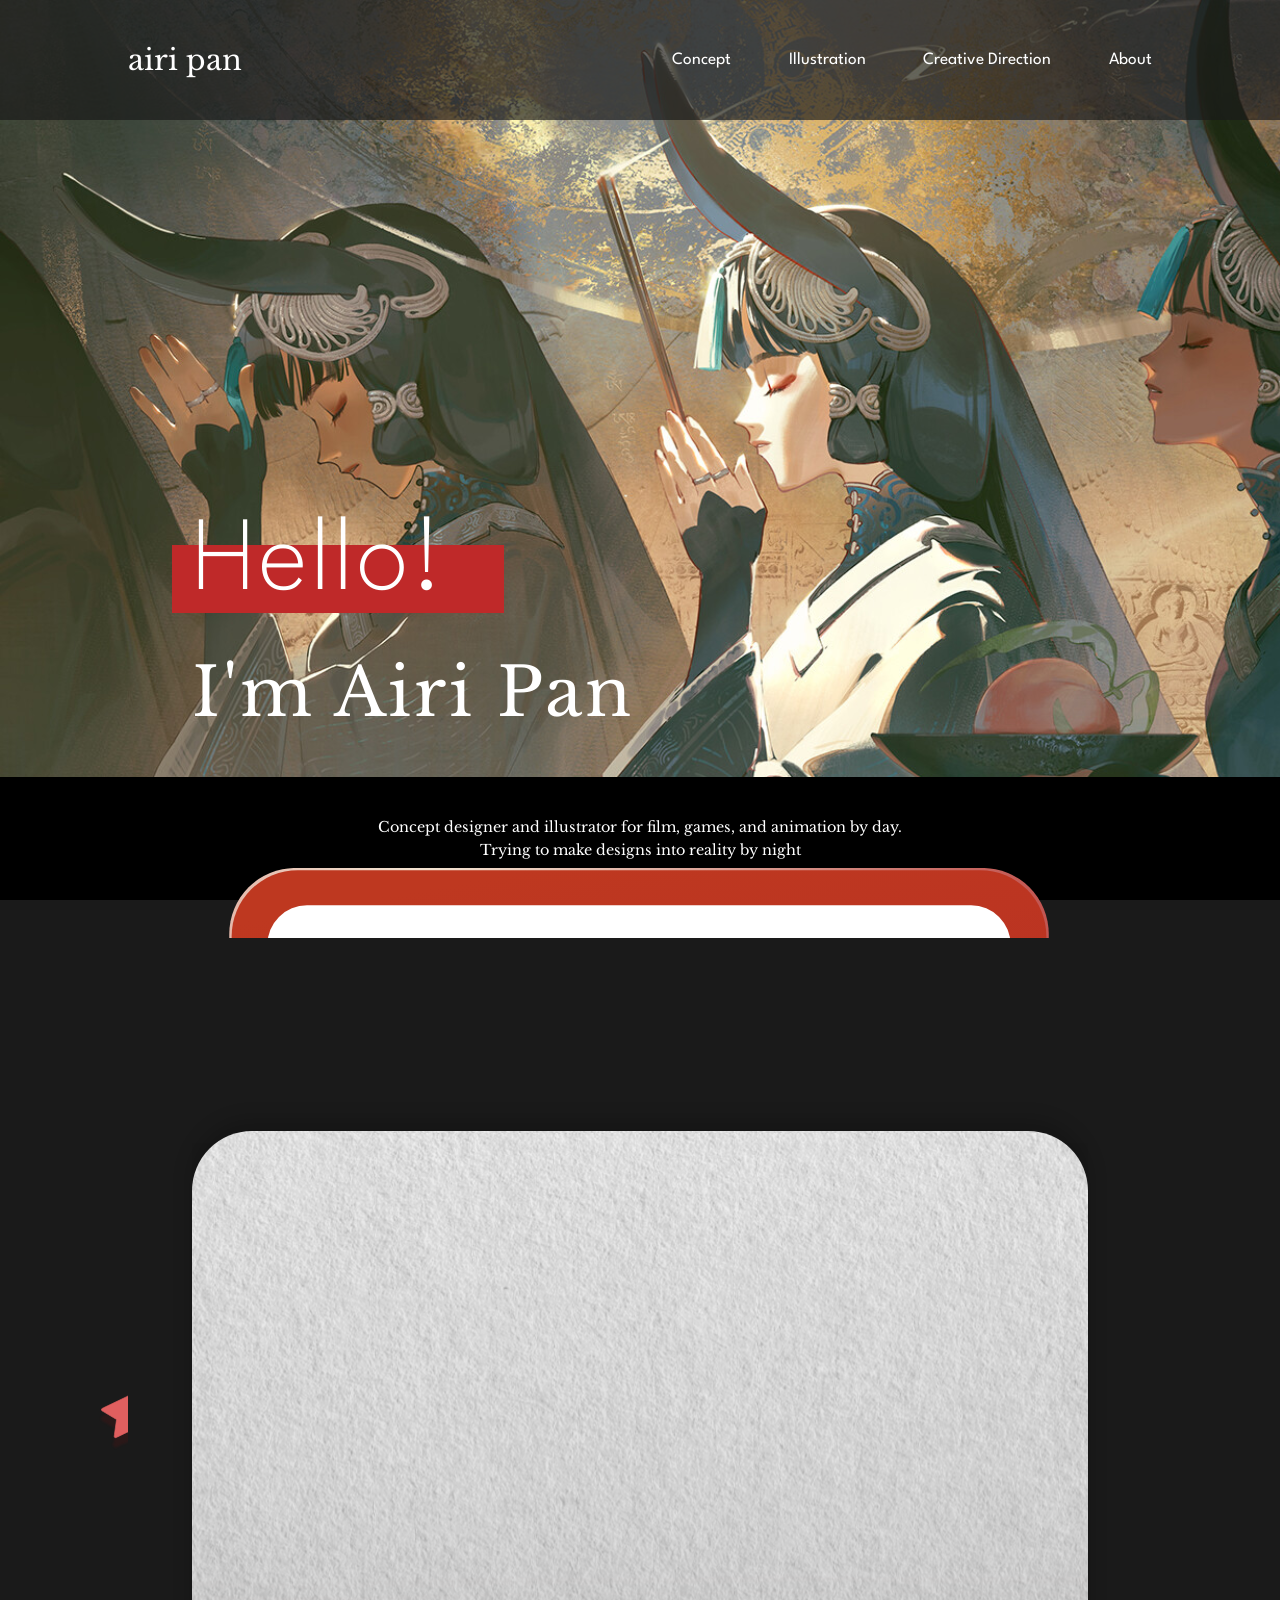
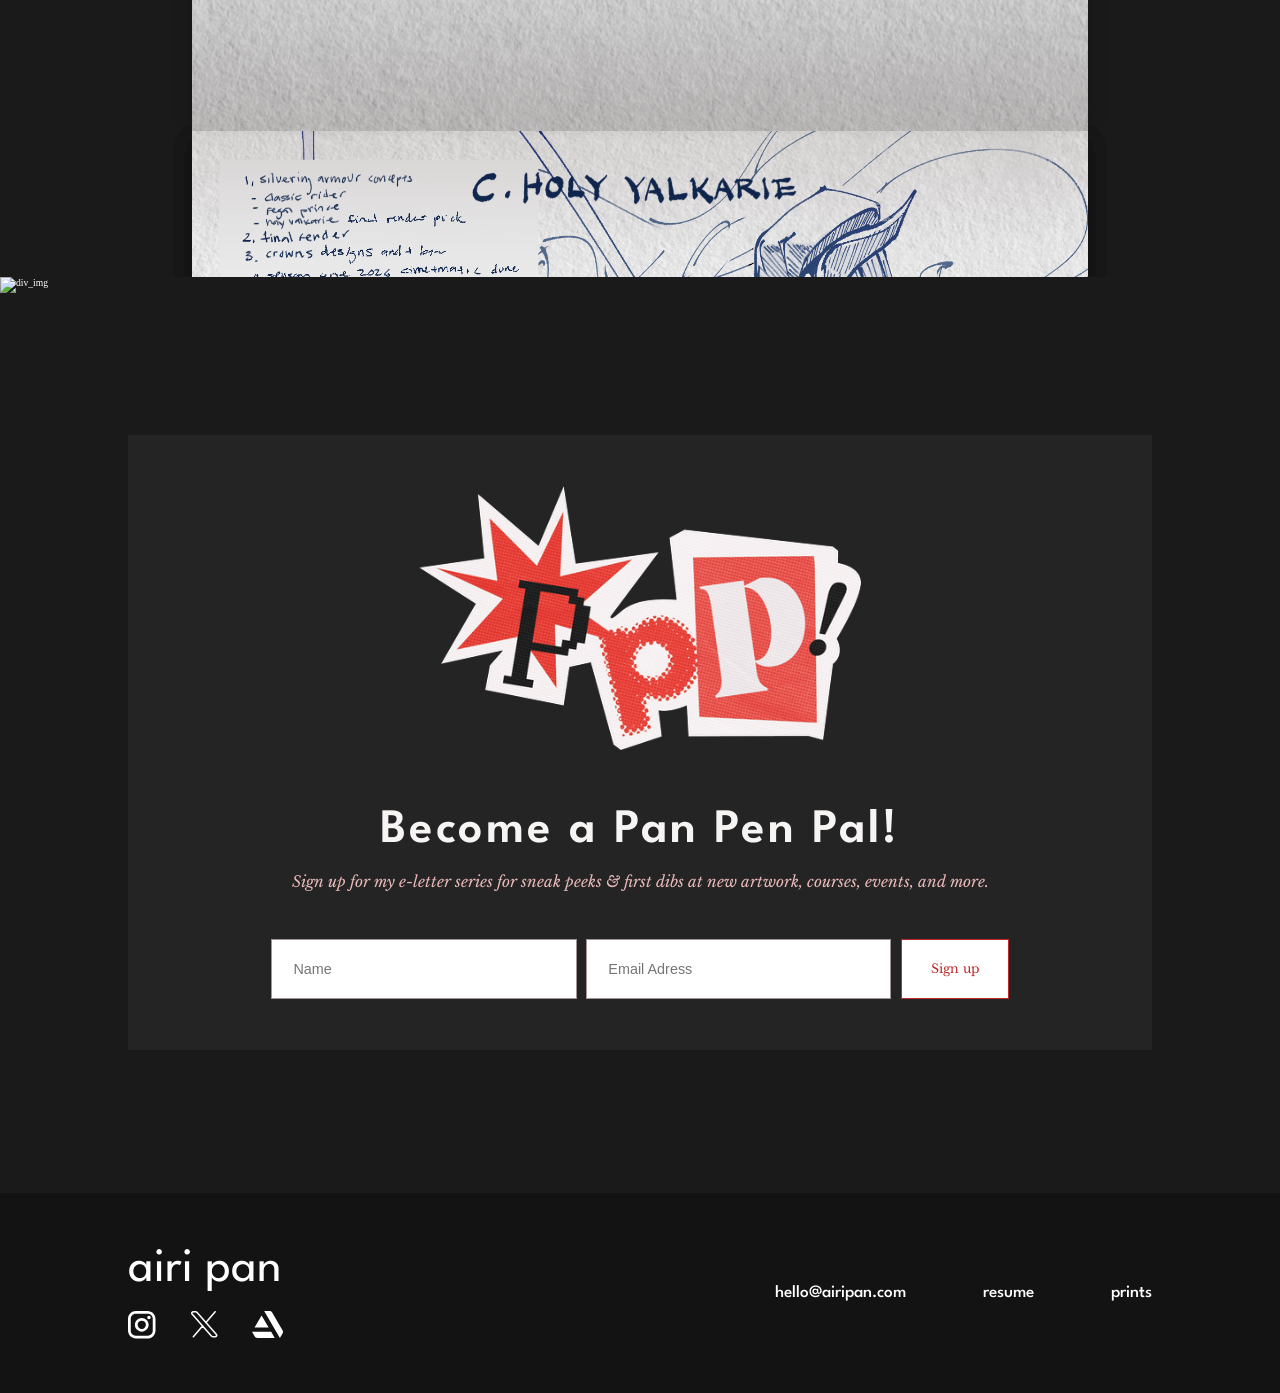
==== index.html @ fd5a3750 "commmit" ====
<!DOCTYPE html>

<html lang="en">
<head>
  
    <meta charset="UTF-8">
    <meta name="viewport" content="width=device-width, initial-scale=1.0">
    <meta name="description" content="">

<html>
    <head>
        <link href="https://fonts.googleapis.com/css?family=Inter&display=swap" rel="stylesheet" />
        <link rel="preconnect" href="https://fonts.googleapis.com">
        <link rel="preconnect" href="https://fonts.gstatic.com" crossorigin>
        <link href="https://fonts.googleapis.com/css2?family=Libre+Baskerville:ital,wght@0,400..700;1,400..700&display=swap" rel="stylesheet">
        <link href="https://fonts.googleapis.com/css?family=League+Spartan&display=swap" rel="stylesheet" />
        <link href="styles.css" rel="stylesheet" />

        
    <title>Portfolio Website</title>

   
    <link rel="stylesheet" href="home_styles.css">

    
    <link rel="icon" href="favicon.ico" type="image/x-icon">

    </head>

    <body>

        <header class="header">

            <a href="index.html" class="logo">
                airi pan
            </a>

            <i class="bx bx-menu" id="menu-icon"></i>

            <nav>
                
                <ul class="navbar">
                    
                    <li>
                    <a>Concept</a>
                    <ul class="dropdown-menu">
                        <li><a href="">For Demacia (2026)</a></li>
                        <li><a href="baiyu_index.html">BaiYuPan</a></li>
                        <li><a href="">Manor Grey</a></li>
                        <li><a href="">Test</a></li>
                    </ul>
                    </li>

                    <li><a href="illustration_index.html">Illustration</a></li>
                    <li><a href="creativedirection_index.html">Creative Direction</a></li>
                    <li><a href="aboutme_index.html">About</a></li>

                </ul>
            </nav>

        </header>

        <section class="home" id="home">
            <div class="home-content">
                <!-- <img src="svgs/home_bg.svg" alt="home background" class="home_bg"/> -->
            </div>
            <div class="artist_statement">
                <div class="intro">
                    <h1><span class="hello">Hello!</span></h1> 
                    <h2><span>I'm Airi Pan</span></h2>
                </div>
                <p class="statement_text">
                    Concept designer and illustrator for film, games, and animation by day. 
                                <br>Trying to make designs into reality by night
                </p>
            </div>
        </section>

        <section class="notebook">
            <div class="book-wrapper">

                <img src="svgs/Frame 71.svg" class="base_img"/> 
                
                <div class="book-section">
                    <div class="container">
                        
                        
                        <div class="right">
                            <figure class="back" style="background-image: url('svgs/b3.svg');"></figure>
                            <figure class="front" style="background-image: url('svgs/b3.svg');">
                                
                            </figure>
                        </div>
                        
                        
                        <div class="right">
                            <figure class="back" style="background-image: url('svgs/b3.svg');"></figure>
                            <figure class="front" style="background-image: url('svgs/b3.svg');">
                                <img src="svgs/p1b.svg" class="page-image"/> /* put filter on this calsss*/

                                <a href="demacia.html"
                                    class="page-link"
                                    style="top: 2%; left: 1%; right: 1%; width: 98%; height: 97%;">
                                </a>
                            </figure>
                            <p></p>
                    
                        </div>
                    
                    
                        <div class="right">
                            <figure class="back" style="background-image: url('svgs/b3.svg');"></figure>
                            <figure class="front" style="background-image: url('svgs/b3.svg');">
                                <img src="svgs/p2b.svg" class="page-image"/> /* put filter on this calsss*/

                                <a href="baiyu_index.html"
                                    class="page-link"
                                    style="top: 2%; left: 1%; right: 1%; width: 98%; height: 97%;">
                                </a>
                            </figure>
                        </div>
                        
                        
                        <div class="right">
                            <figure class="back" style="background-image: url('svgs/b3.svg');"></figure>
                            <figure class="front" style="background-image: url('svgs/b3.svg');">
                                <img src="svgs/p3b.svg" class="page-image"/> /* put filter on this calsss*/

                                <a href="hoopers.html"
                                    class="page-link"
                                    style="top: 2%; left: 1%; right: 1%; width: 98%; height: 97%;">
                                </a>
                            </figure>
                        </div>
                    
                    </div>
                </div>
            </div>
        </section>

        <section class="break">
            <img src="svgs/breaker_image.svg" alt="div_img" class="breaker_img"/>
        </section>
        <!-- remove white for def. backrhrond -->
        <section class="signup_container"> 
                <div class="newsletter">
                    <img src="svgs/ppp.svg" class="ppp"></img>
                    <h2>Become a Pan Pen Pal!</h2>
                    <h3>Sign up for my e-letter series for sneak peeks & first dibs at new artwork, courses, events, and more.</h3>
                    <form action="">
                        <div class="input-icon">
                            <i class="name"></i>
                            <input type="text" name="" id="username" placeholder="Name" required>

                        </div>
                        <div class="input-icon">
                            <i class="email"></i>
                            <input type="text" name="" id="password" placeholder="Email Adress" required>
                        </div>
                        <button type="submit">Sign up</button>
                    </form>
                </div>
        </section>
        
        <div class="footer">
                <div class="footer-left">
                    
                    <a href="index.html" class="text">
                        airi pan
                    </a>
                    <div class="icon_links">
                        <div class="insta">
                            <a href="https://www.instagram.com/airipan/">
                                <img src = "svgs/instagram.svg" alt="instagram logo"/>
                            </a>
                        </div>
                        <div class="twitter">
                            <a href="https://twitter.com/airipan">
                                <img src = "svgs/twitter.svg" alt="twitter logo"/>
                            </a>
                        </div>
                        <div class="artstation">
                            <a href="https://www.artstation.com/airipan">
                                <img src = "svgs/artstation.svg" alt="artstation logo"/>
                            </a>
                        </div>
                    </div>
                </div>  
                    
            <nav class="contact">
                <a href="#contact_info">hello@airipan.com</a>
                <a href="#resume">resume</a>
                <a href="#prints">prints</a>
            </nav>
        

        </div> 
        <script src="home_script.js"></script>
    </body>
</html>
---- styles.css ----
* {
  margin: 0;
  padding: 0;
  box-sizing: border-box;
  text-decoration: none;
  scroll-behavior: smooth;
}

body {
  color: #FFFFFF;
  background-color: #aa0a0a;
}

section {
  background-color: #1A1A1A;
  position: relative;
  z-index: 5;
}

html {
  font-size: 60%;
  overflow-x: hidden;
}

.header {
  display: flex;
  position: fixed;
  width: 100%;
  top: 0;
  left: 0;
  padding: 4rem 10%;
  /*background-color: #070707d5;*/
  justify-content: space-between;
  align-items: center;
  z-index: 1000;
  font-family: League Spartan;
  font-weight: Regular;
}

#menu-icon {
  font-size: 3rem;
  color: tomato;
  display: none;
}
.logo{
  font-size: 3rem;
  color: white;
  font-family: libre baskerville;
  transition: 0.3s ease-in-out;
}
.logo:hover {
  transform: scale(1.1);
}
.navbar a{
  font-size: 2rem;
  color: white;
  margin-left: 6rem;
}

section {
  min-height: 100vh;
  padding: 4rem 10%;
}

.home {
  display: flex;
  position: relative;
  gap: 15rem;
  background-image: url(svgs/home_bg.svg);
  background-attachment: fixed;
  background-repeat: no-repeat;
  background-size: cover;
  z-index: 0;
}

.home-content {

  display: flex;
  flex-direction: column;
  justify-content: flex-start;
  text-align: left;
  padding-top: 37%;
  z-index: -1;
}

.home_bg {
  position: absolute;
  top: 0;
  left: 0;
  width: 100%;
  height: 100%;
  object-fit: cover;
  object-position: 40% center;
  z-index: -1;
}
h1 {
  font-size: 11rem;
  font-family: League Spartan;
  font-weight: 200;
  letter-spacing: .3rem;
}
h2{
  font-size: 7rem;
  font-family: libre baskerville;
  font-weight: 100;
  margin-top: 4rem;
  letter-spacing: .3rem;
}
.hello {
    position: relative;
    display: inline-block;
    z-index: 1;
}

.hello::before {
    content: "";
    position: absolute;
    
    /* size of rectangle */
    width: 130%;
    height: 70%;
    
    /* position offset (tweak these) */
    top: 30px;     /* moves it down */
    left: -20px;   /* moves it left */
    
    /* style */
    background-color: #BF2929; /* pick your color */
    z-index: -1;  /* puts it behind text */
}
.artist_statement {
  display: flex;
  justify-content: flex-start;
  align-items: flex-end;
  
}

.intro {
  position: fixed;
  padding-bottom: 10%;
  left: 15vw;   /* responsive to screen width */
  z-index: 0;
}
.statement_text {
  position: absolute;
  text-align: center;
  bottom: 0;
  left: 0;
  width: 100%;
  background-color: black;
  padding: 4rem 10%;
  font-size: 1.5rem;
  line-height: 1.6;
  z-index: 2;
  font-family: libre baskerville;

}
.demacia_cover {
  position: absolute;
  top: 0;
  left: 0;
  width: 100%;
  height: 100%;
  object-fit: cover;     /* fills while preserving ratio */
  border-radius: 10px;
  z-index: -1;   /* match page corners */
}
.right a {
  position: absolute;
  color: white !important;
  font-family: libre baskerville;
  font-size: 2rem;
  z-index: 2;
}
.break {
    position: relative;   /* makes section a reference for absolute positioning */
    height: auto;
}

.breaker_img {
    position: absolute;
    top: 0;
    left: 0;
    width: 100vw;         /* full viewport width */
    height: auto;         
    margin: 0;
    padding: 0;
}
.signup_container{
  display: flex;
  justify-content: center;
  align-items: center;
  min-height: 100vh;
  margin: 0;
}
.newsletter {
  display: flex;
  flex-direction: column;
  align-items: center;
  background-color: #FFFFFF;
  padding: 80px 0px;
  max-width: 1400px;
  width: 100%;
  
}
.ppp{
display: block;
 max-width: 100%;
 height: auto;
}
.newsletter h2{
  text-align: center;
  margin-bottom: 20px;
  font-family: League Spartan;
  color: #1A1A1A;
}
.newsletter h3 {
  text-align: center;
  margin-bottom: 20px;
  font-family: libre baskerville;
  color: #aa0a0a;
  font-style: italic;
  font-size: 1.4rem;
  font-weight: 200;
}

.footer {
  display: flex;
  justify-content: space-between;
  align-items: center;
  width: 100%;
  height: 200px;
  background: rgba(19,19,19,1);
  bottom: 0;
  left: 0;
  padding: 4rem 10%;
}

.left { /*im centeting this wrong colby...*/
  display: flex;
  flex-direction: column;
  align-self: center;
  margin-top: 2rem;
  gap: 2rem;
}

.text {
  color: rgb(255, 255, 255);
  font-family: League Spartan;
  font-weight: Regular;
  font-size: 5rem;
  opacity: 1;
}

.icon_links {
  display: flex;
  justify-content: space-between;
  width: 155px;
  height: 27px;
}

.contact a{  
font-size: 1.8rem;
color: white;
margin-left: 4rem;
font-weight: 500;
font-family: League Spartan;
}

@media (min-width: 2560px) /* 650 900 1250 */{
  html {
    font-size: 80%; 
  }

  .home-content {
    margin-left: 5%; 
  }
  /* minw 1000px*/
}

body {
    margin: 0;
    background-color: #202020;
}

* {
    box-sizing: border-box;
}

.book-section {
    height: 100vh;
    width: 100%;
    padding: 40px 0;
    text-align: center;
    background-color: #1A1A1A;
}

.book-section > .container {
    height: 55vw;
    width: 80vw; /* 80% of screen witdh */
    position: relative;
    left: 50%;
    transform: translateX(-50%);
    border-radius: 2%;
    margin-bottom: 30px;
    perspective: 1200px; 
    margin-top: 50vh;
}

.container > .right {
    position: absolute;
    height: 100%;
    width: 100%; 
    transition: 0.7s ease-in-out, z-index .01s;
    transform-style: preserve-3d;
    transform-origin: top; 
}

.right > figure.front,
.right > figure.back {
    background-color: #FFFFFF;
    position: absolute;
    width: 100%;
    height: 100%;
    backface-visibility: hidden;
    background-size: cover;
    background-position: center;
    border-radius: 10px;
    box-shadow: 0 2px 15px rgba(0,0,0,0.2);
}

.right > figure.front {
    z-index: 2;
    box-shadow: 0 10px 20px rgba(0,0,0,0.2);
}

.right > figure.back {
    transform: rotateX(-180deg); 
    box-shadow: 0 -10px 20px rgba(0,0,0,0.2);
}

.flip {
    transform: rotateX(180deg); 
}

.flip::before {
    content: "";
    position: absolute;
    top: 0;
    left: 0;
    width: 100%;
    height: 100%;
    z-index: 10;
    background: linear-gradient(to bottom, rgba(0,0,0,0.1), rgba(0,0,0,0));
}

.book-section > button {
    border: 2px solid #ef9f00;
    background-color: transparent;
    color: #ef9f00;
    padding: 10px 20px;
    border-radius: 5px;
    cursor: pointer;
    margin: 10px;
    transition: 0.3s ease-in-out;
}

.book-section > button:focus,
.book-section > button:active {
    outline: none;
}

.book-section > button:hover {
    background-color: #ef9f00;
    color: #fff;
}


.front#cover, .back#back-cover {
    font-family: calibri;
    text-align: left;
    padding: 0 30px;
}

.front#cover h1 {
    color: #725353;
}

.front#cover p {
    color: rgba(0,0,0,0.8);
    font-size: 14px;
}

.right > figure.front h1,
.right > figure.front p {
    color: black; 
    position: absolute;
    left: 20px;
    bottom: 20px;
    font-family: 'Libre Baskerville', serif;
}

.right > figure.front h1 {
    font-size: 2rem;
}

.right > figure.front p {
    font-size: 1.2rem;
    margin-top: 0.5rem;
}

/* reminder move the artist statement up  once past the book scroll*/
---- home_styles.css ----
* {
  margin: 0;
  padding: 0;
  box-sizing: border-box;
  text-decoration: none;
  scroll-behavior: smooth;
}

body {
  color: #FFFFFF;
  background-color: #aa0a0a;
}

section {
  background-color: #1A1A1A;
  position: relative;
}

html {
  font-size: 60%;
  overflow-x: hidden;
}

.header {
  display: flex;
  position: fixed;
  height: 120px;
  width: 100%;
  top: 0;
  left: 0;
  padding: 3.5rem 10%;
  /*background-color: #070707d5;*/
  justify-content: space-between;
  align-items: center;
  z-index: 1000;
  font-family: League Spartan;
  font-weight: Regular;
  background-color: #1a1a1aab;
}

#menu-icon {
  font-size: 3rem;
  color: tomato;
  display: none;
}
.logo{
  font-size: 3rem;
  color: rgb(255, 255, 255);
  font-family: libre baskerville;
  transition: 0.3s ease-in-out;
}
.logo:hover{
  transform: scale(1.1);
}
.navbar {
  list-style: none;
  display: flex;
  padding: 0;
  gap: 6rem;
  justify-content: center;
}
nav {
height: 100%;
display: flex;
}
.navbar > li > a {
  display: flex;
  align-items: center;     /* vertical centering */
  justify-content: center; /* horizontal centering */
  color: white;
  font-size: 1.8rem;
  margin-left: 0;
  height: 100%;
  text-align: center;
}
.dropdown-menu li a {
  position: relative;
  overflow: hidden;
  z-index: 1;
  color: white;
  font-size: 1.8rem;
  margin-left: 0;
  height: 100%;
  display: block;
  width: 100%;
  text-align: right;
  font-size: 1.5rem;
}
.dropdown-menu li a::before {
  content: "";
  position: absolute;
  top: 0;
  right: 0;              
  width: 0%;             
  height: 100%;
  background: #a82a2ad3;
  z-index: -1;

  transition: width 0.3s ease;
}
.dropdown-menu li a:hover::before {
  width: 100%;           

}
.navbar li{
  position: relative;
  height: 100%;

}
.dropdown-menu li {
  padding: 0.5rem 1rem;
}

.dropdown-menu { /*verticaly center nav and dropdown */
  
  position: absolute;
  top: 100%;          /* directly under the li */
  right: -1rem;
  background: #2b2b2bd3;
  list-style: none;
  padding: 0;
  min-width: 220px;

  opacity: 0;
  left: auto;
  transform: translateY(-10px);
  transition: opacity 0.25s ease-out, transform 0.25s ease-out;
  pointer-events: none;
  


  transition: opacity 0.3s ease, transform 0.3s ease;
}
.navbar li:hover .dropdown-menu {
  opacity: 1;
  transform: translateY(0);
  pointer-events: auto;
}

.dropdown-menu li a{
  width: 100%;
  text-align: right;
  font-size: 1.5rem;
}

section {
  min-height: 100vh;
  padding: 4rem 10%;
}

.home {
  display: flex;
  position: relative;
  gap: 15rem;
  background-image: url(svgs/home_bg.svg);
  background-attachment: fixed;
  background-repeat: no-repeat;
  background-size: cover;
  z-index: 0;
}

.home-content {

  display: flex;
  flex-direction: column;
  justify-content: flex-start;
  text-align: left;
  padding-top: 37%;
  z-index: -1;
}

.home_bg {
  position: absolute;
  top: 0;
  left: 0;
  width: 100%;
  height: 100%;
  object-fit: cover;
  object-position: 40% center;
  z-index: -1;
}

h1 {
  font-size: 11rem;
  font-family: League Spartan;
  font-weight: 200;
  letter-spacing: .3rem;
}

h2{
  font-size: 7rem;
  font-family: libre baskerville;
  font-weight: 100;
  margin-top: 4rem;
  letter-spacing: .3rem;
}

.hello {
    position: relative;
    display: inline-block;
    z-index: 1;
}

.hello::before {
    content: "";
    position: absolute;
    width: 130%;
    height: 70%;
    top: 30px;   
    left: -20px;   
    background-color: #BF2929; 
    z-index: -1;  
}

.artist_statement {
  display: flex;
  justify-content: flex-start;
  align-items: flex-end;
}

.intro {
  position: fixed;
  padding-bottom: 10%;
  left: 15vw;   
  z-index: 0;
}

.statement_text {
  position: absolute;
  text-align: center;
  bottom: 0;
  left: 0;
  width: 100%;
  background-color: black;
  padding: 4rem 10%;
  font-size: 1.5rem;
  line-height: 1.6;
  z-index: 2;
  font-family: libre baskerville;
}

.demacia_cover {
  position: absolute;
  top: 0;
  left: 0;
  width: 100%;
  height: 100%;
  object-fit: cover;    
  border-radius: 10px;
  z-index: -1;  
}

.right a {
  position: absolute;
  color: white !important;
  font-family: libre baskerville;
  font-size: 2rem;
}

.break {
    position: relative;   
    height: auto;
    padding: 0;
    min-height: unset;
}

.breaker_img {
    position: relative;
    display: block;
    width: 100vw;         
    height: auto;         
}

.signup_container{
  display: flex;
  justify-content: center;
  align-items: center;
   /* padding: 20rem 10% 10rem 10%;  */
  margin: 0;
}

.newsletter {
  display: flex;  
  flex-direction: column;
  align-items: center;
  background-color: #242424;
  padding: 5% 14%;
  /* max-width: 1400px; */
  /* width: 100%; */
}

.signup_container form {
  display: flex;
  flex-direction: row;
  gap: 1rem;
  width: 100%;
  max-width: 850px;
}

.ppp{
 display: block;
 width: 60%; 
 max-width: 500px;
 height: auto;
 padding-bottom: 2rem;         
}

.newsletter h2{
  text-align: center;
  font-size: 5rem;
  font-weight: 600;
  margin-bottom: 2rem;
  font-family: League Spartan;
  color: #f7f4f4;
}

.newsletter h3 {
  text-align: center;
  margin-bottom: 5rem;
  font-family: libre baskerville;
  color: #e8b8b8;
  font-style: italic;
  font-size: 1.6rem;
  font-weight: 200;
}

.signup_container form {
  display: flex;
  flex-direction: row;
  gap: 1rem;
  width: 100%;
  max-width: 800px;
}

.input-icon {
  flex: 1;
  display: flex;
  align-items: center;
  position: relative;
}

.input-icon input {
  width: 100%;
  padding: 2.2rem;
  font-size: 1.5rem;
  border: 1px solid #A19494;
}

.signup_container button {
  position: relative;
  overflow: hidden;
  z-index: 1;
  padding: 1.5rem 3rem;
  font-size: 1.3rem;
  border: 1px solid #BF2929;
  background-color: white;
  color: #BF2929;
  cursor: pointer;
  font-family: Libre Baskerville;
  transition: color 0.3s ease;
}

.signup_container button::before {
  content: "";
  position: absolute;
  top: 0;
  right: 0;
  width: 0%;
  height: 100%;
  background: #BF2929;
  z-index: -1;
  transition: width 0.2s ease;
}

.signup_container button:hover::before {
  width: 100%;
}

.signup_container button:hover {
  color: white;
  border-color: #BF2929;
}

.footer {
  display: flex;
  justify-content: space-between;
  align-items: center;
  width: 100%;
  height: 200px;
  background: rgba(19,19,19,1);
  bottom: 0;
  left: 0;
  padding: 5rem 10%;
  margin-top: auto;
}

.footer-left {
  display: flex;
  flex-direction: column;
  align-self: center;
  /* margin-top: 2rem; */
  gap: 2rem;
}

.text {
  color: rgb(255, 255, 255);
  font-family: League Spartan;
  font-weight: Regular;
  font-size: 5rem;
  opacity: 1;
}

.icon_links {
  display: flex;
  justify-content: space-between;
  width: 155px;
  height: 27px;
}

.contact {
  display: flex;
  align-items: center;
  gap: 4rem;
}

.contact a{  
font-size: 1.8rem;
color: white;
margin-left: 4rem;
font-weight: 500;
font-family: League Spartan;
}

.page-link {
    position: absolute;
    display: block;
    z-index: 1000; /* above page image */
    cursor: pointer;
    /* background: rgba(255, 0, 0, 0.3);
    outline: 2px solid red;  */
}

/* Example hotspot size — adjust per page */
.page-link.small {
    width: 20%;
    height: 15%;
}

.page-link.medium {
    width: 40%;
    height: 25%;
}

.page-link.large {
    width: 60%;
    height: 40%;
} 

body {
    margin: 0;
    background-color: #202020;
}

.book-section {
    display: flex;
    justify-content: center;
    align-items: center;
    position: relative;
    height: 100vh;
    width: 100%;
    overflow: visible; 
    z-index: 2;
    display: block; 
    transition: height 0.7s ease-in-out;
}

.notebook {
  position: relative;
}

.base_img {
  position: absolute;
  top: 51.2%;
  left: 47.2%;
  transform: translate(-50%, -50%);
  width: 79vw;        
  max-width: 1500px;
  z-index: 1;         
  pointer-events: none;
}

.book-section > .container {
    height: 50vw;
    width: 70vw;
    max-width: 900px;
    max-height: 600px;
    position: relative;
    top: 50%;
    left: 50%;
    transform: translate(-50%, -50%);
    border-radius: 2%;
    margin-top: 66.9rem;
    perspective: 1200px;
}

.book-section .container .right {
    position: absolute;
    top: 0;
    left: 0;
    width: 100%;
    height: 100%;
    transform-style: preserve-3d;
    transform-origin: top;
    transition: transform 0.7s ease-in-out;
    /*isolation: isolate; /*forces page to be its own group* didnt really work*/
}

.right > figure.front {
    background-color: #FFFFFF;
    position: absolute;
    z-index: 5;
    width: 100%;
    height: 100%;
    backface-visibility: hidden;
    background-size: cover;
    background-position: center;
    border-radius: 0px 0px 60px 60px;
    box-shadow: 0 2px 15px rgba(0,0,0,0.2);
}

.right > figure.back {
    background-color: #FFFFFF;
    position: absolute;
    width: 100%;
    height: 100%;
    backface-visibility: hidden;
    background-size: cover;
    background-position: center;
    border-radius: 60px 60px 0px 0px;
    box-shadow: 0 2px 15px rgba(0,0,0,0.2);
}

.right > figure.front {
    box-shadow: 0 10px 20px rgba(0,0,0,0.2);
}

.right > figure.back {
    transform: rotateX(-180deg); 
    box-shadow: 0 -10px 20px rgba(0,0,0,0.2);
}

.container {
  position: relative;
}

.page-image {
  width: 100%;
  height: 100%;
  object-fit: cover;
  position: absolute;
  top: 0;
  left: 0;
  z-index: 1;
  border-radius: 0px 0px 60px 60px;
}

.flip {
    transform: rotateX(180deg); 
}

.flip::before {
    pointer-events: none;
    content: "";
    position: absolute;
    top: 0;
    left: 0;
    width: 100%;
    height: 100%;
    background: linear-gradient(to bottom, rgba(0,0,0,0.1), rgba(0,0,0,0));
}

.book-section > button {
    border: 2px solid #ef9f00;
    background-color: transparent;
    color: #ef9f00;
    padding: 10px 20px;
    border-radius: 5px;
    cursor: pointer;
    margin: 10px;
    transition: 0.3s ease-in-out;
}

.book-section > button:focus,
.book-section > button:active {
    outline: none;
}

.book-section > button:hover {
    background-color: #ef9f00;
    color: #fff;
}


.front#cover, .back#back-cover {
    font-family: calibri;
    text-align: left;
    padding: 0 30px;
}

.front#cover h1 {
    color: #725353;
}

.front#cover p {
    color: rgba(0,0,0,0.8);
    font-size: 14px;
}

.right > figure.front h1,
.right > figure.front p {
    color: black; 
    position: absolute;
    left: 20px;
    bottom: 20px;
    font-family: 'Libre Baskerville', serif;
}

.right > figure.front h1 {
    font-size: 2rem;
}

.right > figure.front p {
    font-size: 1.2rem;
    margin-top: 0.5rem;
}

/*flex position sketchbook in center - set heigh to be the height you want (ie 80 60 %) 
when transition into p1 change to height to 100% then set transition to the height so secitono above will grow*/
/* reminder move the artist statement up  once past the book scroll*/
/* Responsive for larger screens */ /*32inch monintnro my laptop is 1920 32inch is 3840*/
@media (min-width: 2560px) /* 650 900 1250 */{
 
 .book-section {
    display: flex;
    justify-content: center;
    align-items: center;
    position: relative;
  
    width: 100%;
    overflow: visible; 
    z-index: 2;
    display: block; 
    transition: height 0.7s ease-in-out;
}
  .book-section > .container {
    height: 50vw;
    width: 70vw;
    max-width: 1100px;
    max-height: 740px;
    position: relative;
    top: 55.5%;
    left: 49%;
    /* transform: translate(-50%, -50%); */
    border-radius: 2%;
    /* padding: 0 10% 30% 0%; */
    /* margin-top: 65rem; */
    perspective: 1200px;
}
}
@media (min-width: 1800px) {

  .logo {
    font-size: 3.6rem;  
  }

  .navbar > li > a {
    font-size: 2.2rem;  
  }

  .dropdown-menu li a {
    font-size: 1.9rem;  
  }

  .footer .text {
    font-size: 6rem;     
  }

  .contact a {
    font-size: 2.2rem;  
  }
  .icon_links {
    width: 182px;   
    height: 40px;   
    gap: 2rem;
  }

  .icon_links img {
    width: 35px;    
    height: auto;
  }
  
  .home h1 {
    font-size: 14rem;   
  }

  .home h2 {
    font-size: 9rem;   
  }

  .home .hello::before {
    height: 70%;        
    top: 30px;
  }
  
  .home .statement_text {
    font-size: 1.8rem;
  }
}

/* i made this for4k but i have no exact way of testing if it works out but everything is just aorund 2x bigger lmao */
@media (min-width: 3840px) {

  html {
    font-size: 120%; 
  }

  
  .header {
    height: 180px;        
    padding: 4rem 10%;
  }

  .logo {
    font-size: 5rem;      
  }

  .navbar > li > a {
    font-size: 2.8rem;   
  }

  .dropdown-menu li a {
    font-size: 2.2rem;    
  }

  .dropdown-menu {
    min-width: 340px;   
  }

  #menu-icon {
    font-size: 5rem;      
  }

  
  .home h1 {
    font-size: 18rem;     
  }

  .home h2 {
    font-size: 12rem;     
  }

  .home .hello::before {
    top: 50px;
    left: -30px;
  }

  .home-content {
    padding-top: 30%;
  }

  .statement_text {
    font-size: 2.4rem;    
    padding: 6rem 10%;
  }

  .book-section > .container {
    max-width: 1800px;
    max-height: 1200px;
    margin-top: 100rem;
  }

  .base_img {
    width: 75vw;
    max-width: 2800px;
  }

  .newsletter {
    max-width: 2400px;
    padding: 120px 60px;
  }

  .newsletter h2 {
    font-size: 7rem;    
  }

  .newsletter h3 {
    font-size: 2.2rem;    
  }

  .signup_container {
    padding: 30rem 10% 15rem 10%;
  }

  .signup_container form {
    max-width: 1400px;
  }

  .input-icon input {
    padding: 3.5rem;
    font-size: 2.2rem;   
  }

  .signup_container button {
    padding: 2.5rem 5rem;
    font-size: 2rem;     
  }

  .footer {
    height: 300px;        
    padding: 6rem 10%;
  }

  .footer .text {
    font-size: 8rem;      
  }

  .contact a {
    font-size: 2.8rem;    
  }

  .icon_links {
    width: 260px;        
    height: 50px;        
  }

  .icon_links img {
    width: 50px;
    height: auto;
  }
}
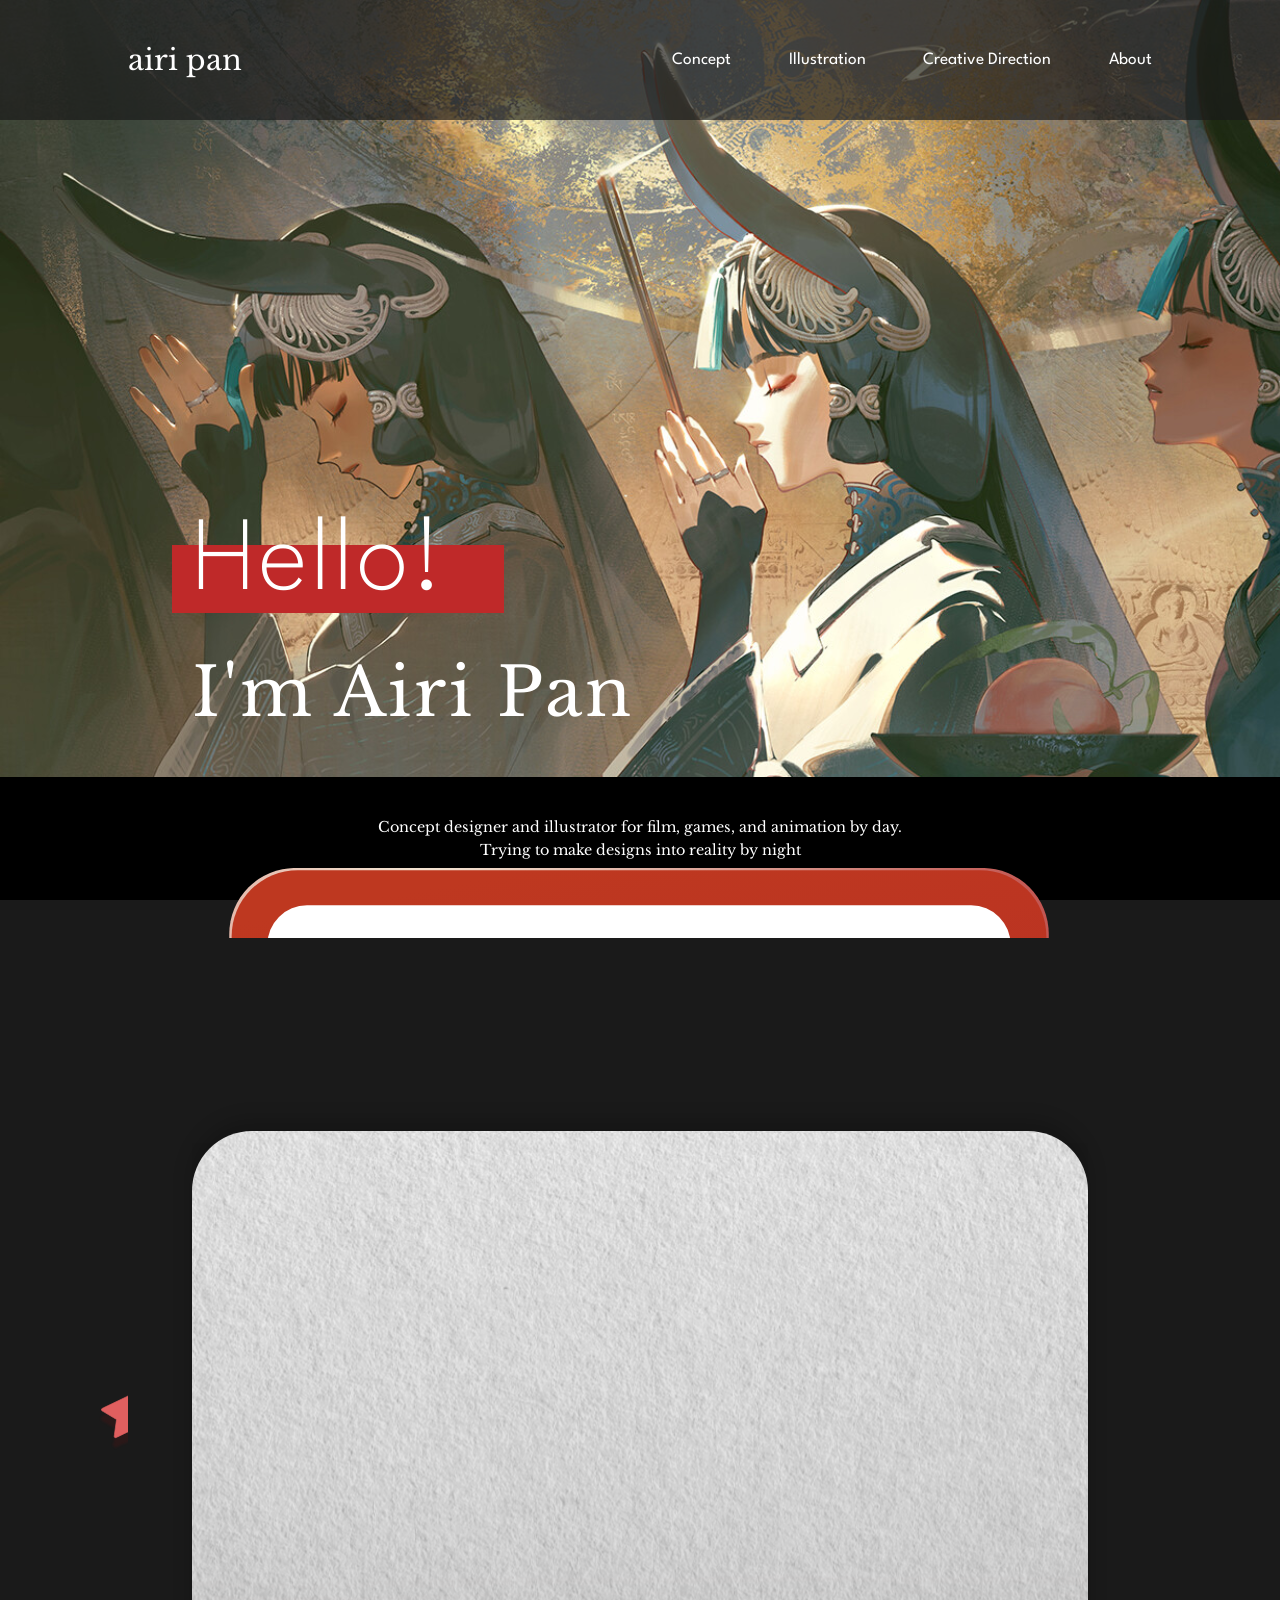
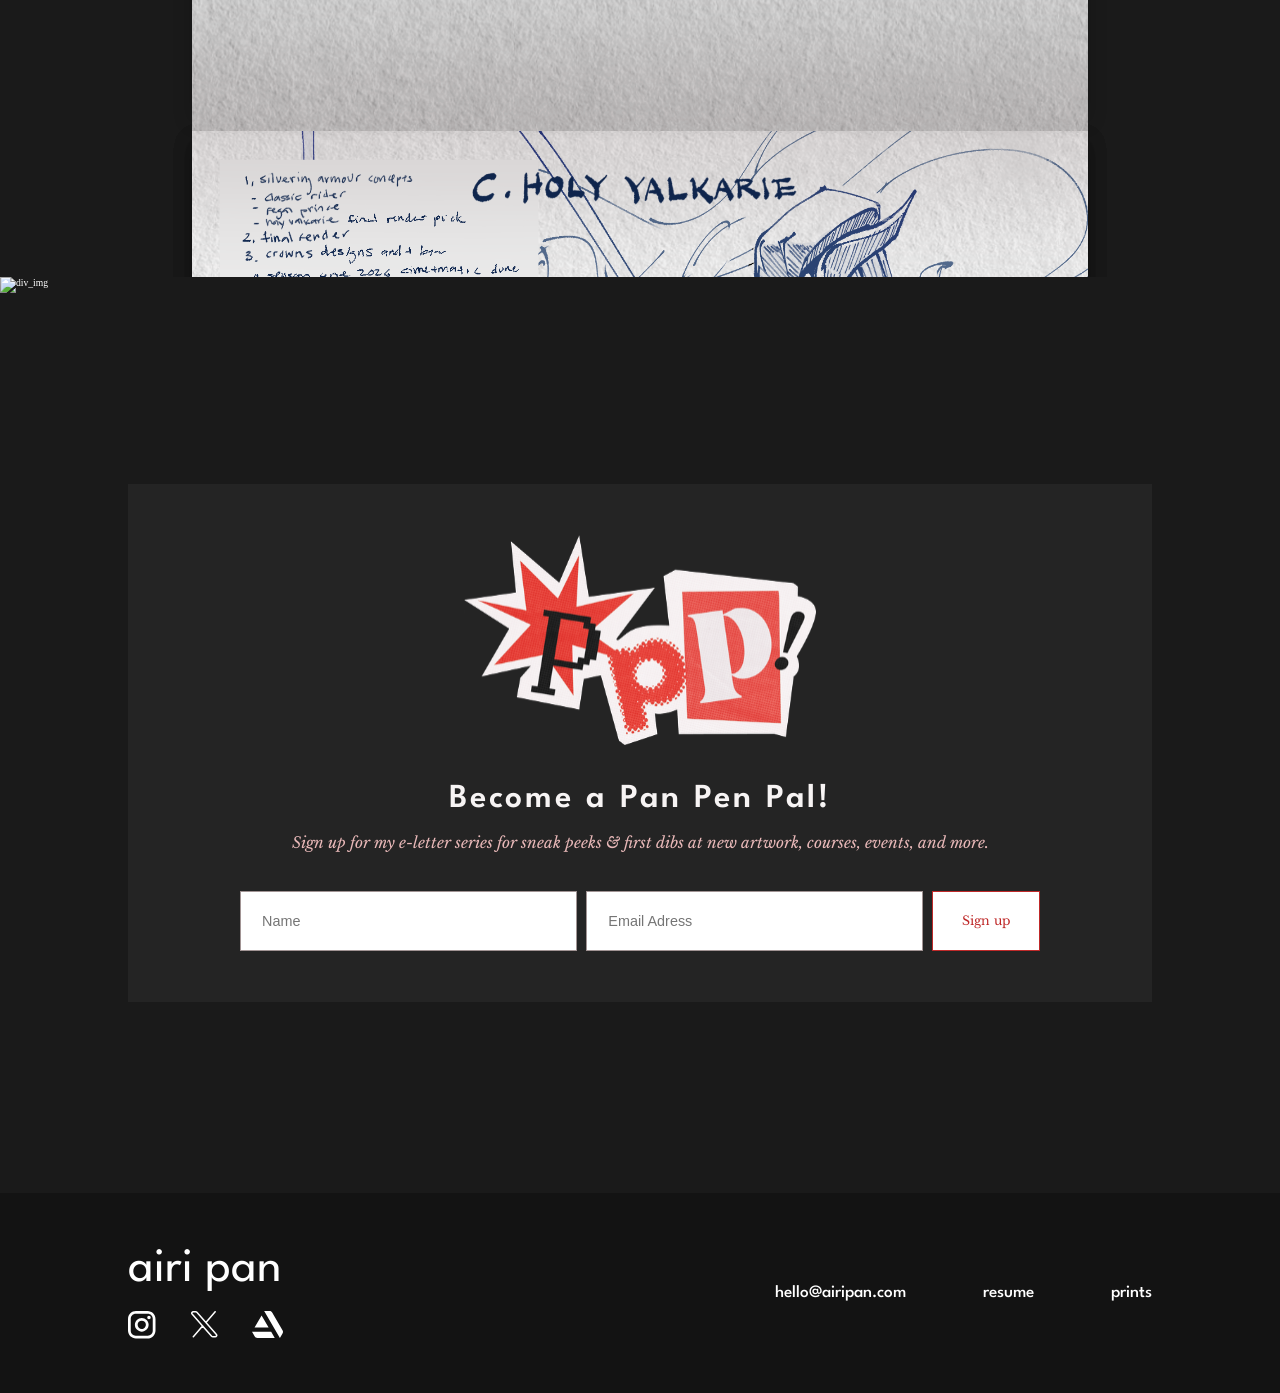
==== commit 2f9d8fbc: "commit" ====
--- a/index.html
+++ b/index.html
@@ -46,13 +46,24 @@
                     <ul class="dropdown-menu">
                         <li><a href="">For Demacia (2026)</a></li>
                         <li><a href="baiyu_index.html">BaiYuPan</a></li>
+                        <li><a href="">Hoppers (2026)</a></li>
                         <li><a href="">Manor Grey</a></li>
-                        <li><a href="">Test</a></li>
+                        <li><a href="">Ambrosia</a></li>
+                        <li><a href="">Monkey King (2023)</a></li>
+                        <li><a href="">Back4Blood (2021)</a></li>
+                        <li><a href="">Alola Theme Park</a></li>
+                        
                     </ul>
                     </li>
 
                     <li><a href="illustration_index.html">Illustration</a></li>
-                    <li><a href="creativedirection_index.html">Creative Direction</a></li>
+                    <li>
+                    <a>Creative Direction</a>
+                    <ul class="dropdown-menu">
+                        <li><a href="creativedirection_index.html">OTV x Frieren</a></li>
+                        <li><a href="">Downtown Abby</a></li>
+                    </ul>
+                    </li>
                     <li><a href="aboutme_index.html">About</a></li>
 
                 </ul>
@@ -170,7 +181,7 @@
                     </a>
                     <div class="icon_links">
                         <div class="insta">
-                            <a href="https://www.instagram.com/airipan/">
+                            <a href="https://www.instagram.com/pix_bun/">
                                 <img src = "svgs/instagram.svg" alt="instagram logo"/>
                             </a>
                         </div>
@@ -180,12 +191,12 @@
                             </a>
                         </div>
                         <div class="artstation">
-                            <a href="https://www.artstation.com/airipan">
+                            <a href="https://artstation.com/airipan">
                                 <img src = "svgs/artstation.svg" alt="artstation logo"/>
                             </a>
                         </div>
                     </div>
-                </div>  
+                </div>   
                     
             <nav class="contact">
                 <a href="#contact_info">hello@airipan.com</a>
@@ -194,7 +205,7 @@
             </nav>
         
 
-        </div> 
+        </div>
         <script src="home_script.js"></script>
     </body>
 </html>
--- a/home_styles.css
+++ b/home_styles.css
@@ -284,7 +284,7 @@
   flex-direction: column;
   align-items: center;
   background-color: #242424;
-  padding: 5% 14%;
+  padding: 5% 7%;
   /* max-width: 1400px; */
   /* width: 100%; */
 }
@@ -299,15 +299,16 @@
 
 .ppp{
  display: block;
- width: 60%; 
+ width: 40%; 
  max-width: 500px;
  height: auto;
- padding-bottom: 2rem;         
+ padding-bottom: 0rem;         
 }
 
 .newsletter h2{
   text-align: center;
-  font-size: 5rem;
+  font-size: 3.5rem;
+  letter-spacing: -10;
   font-weight: 600;
   margin-bottom: 2rem;
   font-family: League Spartan;
@@ -316,7 +317,7 @@
 
 .newsletter h3 {
   text-align: center;
-  margin-bottom: 5rem;
+  margin-bottom: 4rem;
   font-family: libre baskerville;
   color: #e8b8b8;
   font-style: italic;
@@ -416,13 +417,11 @@
   width: 155px;
   height: 27px;
 }
-
 .contact {
   display: flex;
   align-items: center;
   gap: 4rem;
 }
-
 .contact a{  
 font-size: 1.8rem;
 color: white;
@@ -430,7 +429,9 @@
 font-weight: 500;
 font-family: League Spartan;
 }
-
+.artstation {
+  z-index: 10;
+}
 .page-link {
     position: absolute;
     display: block;
@@ -640,6 +641,11 @@
 /* Responsive for larger screens */ /*32inch monintnro my laptop is 1920 32inch is 3840*/
 @media (min-width: 2560px) /* 650 900 1250 */{
  
+  .signup_container {
+  min-height: 70vh;
+  padding: 4rem 10%;
+}
+
  .book-section {
     display: flex;
     justify-content: center;
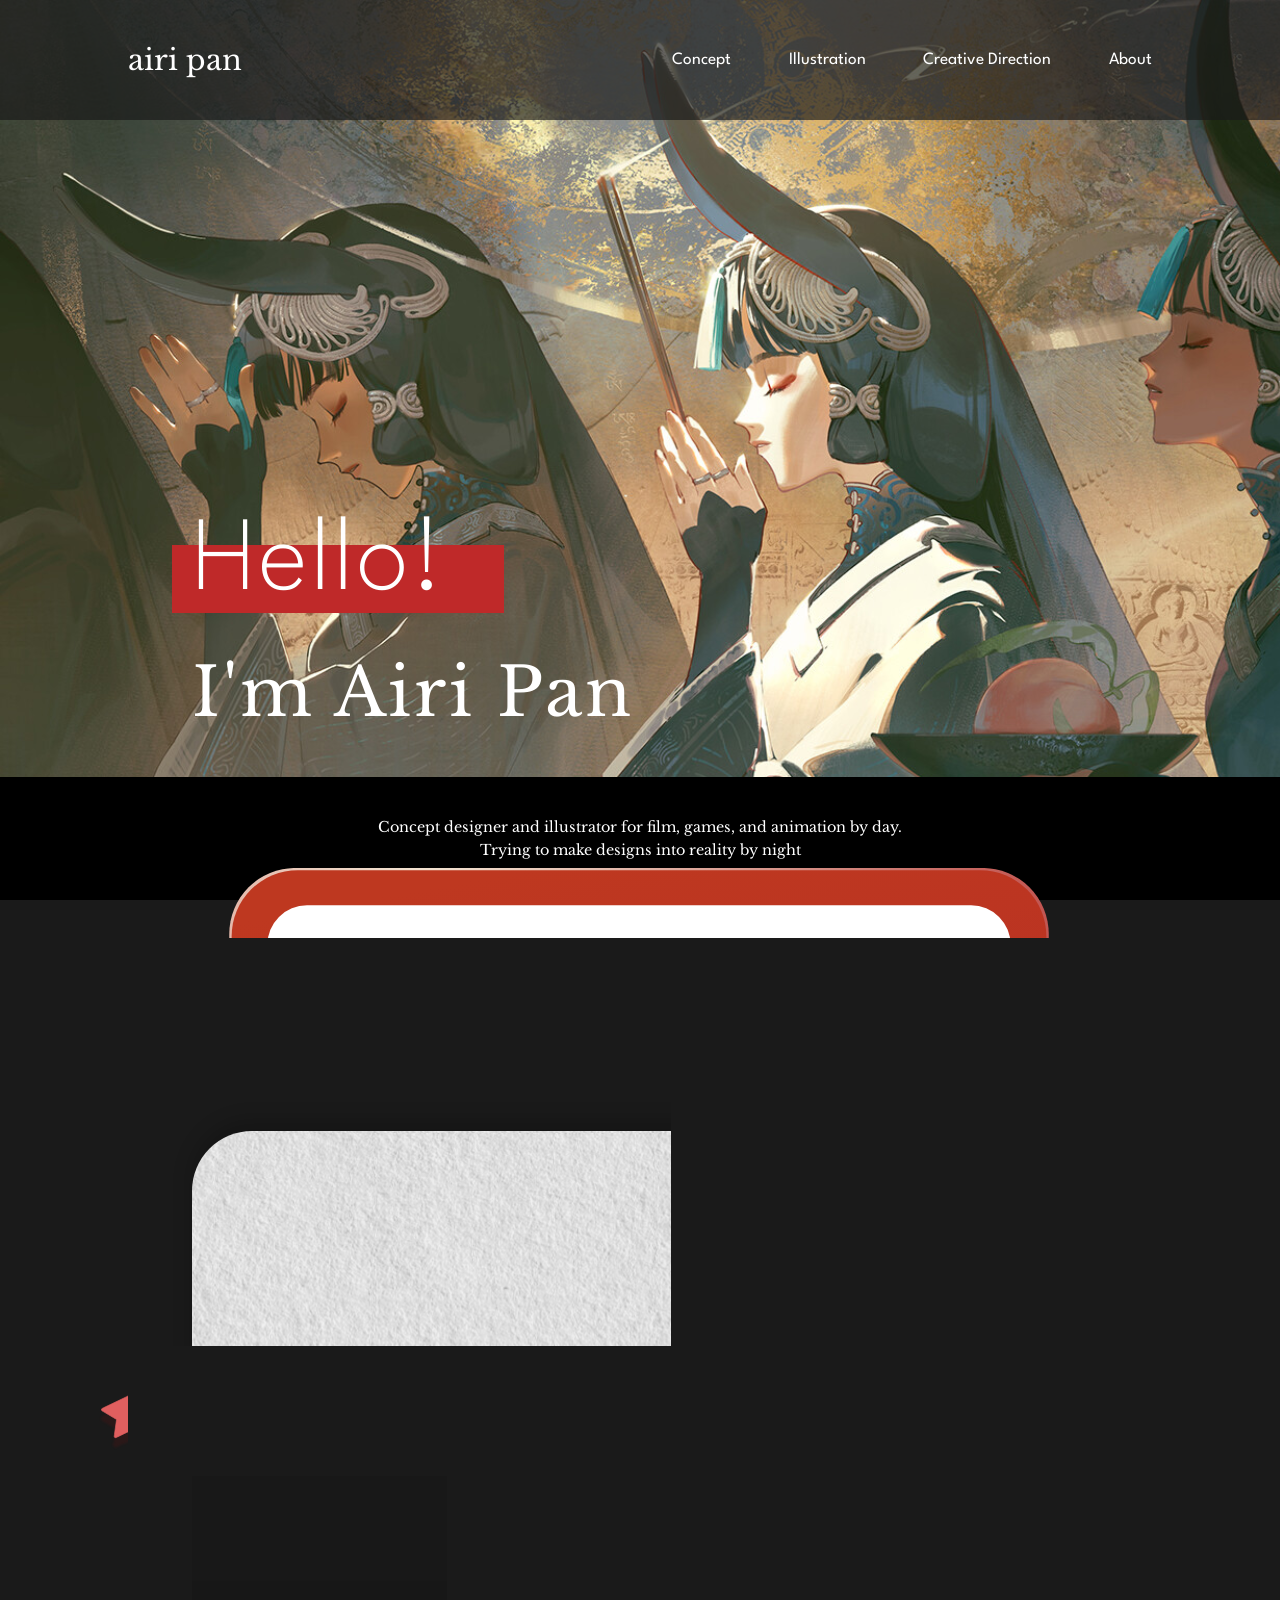
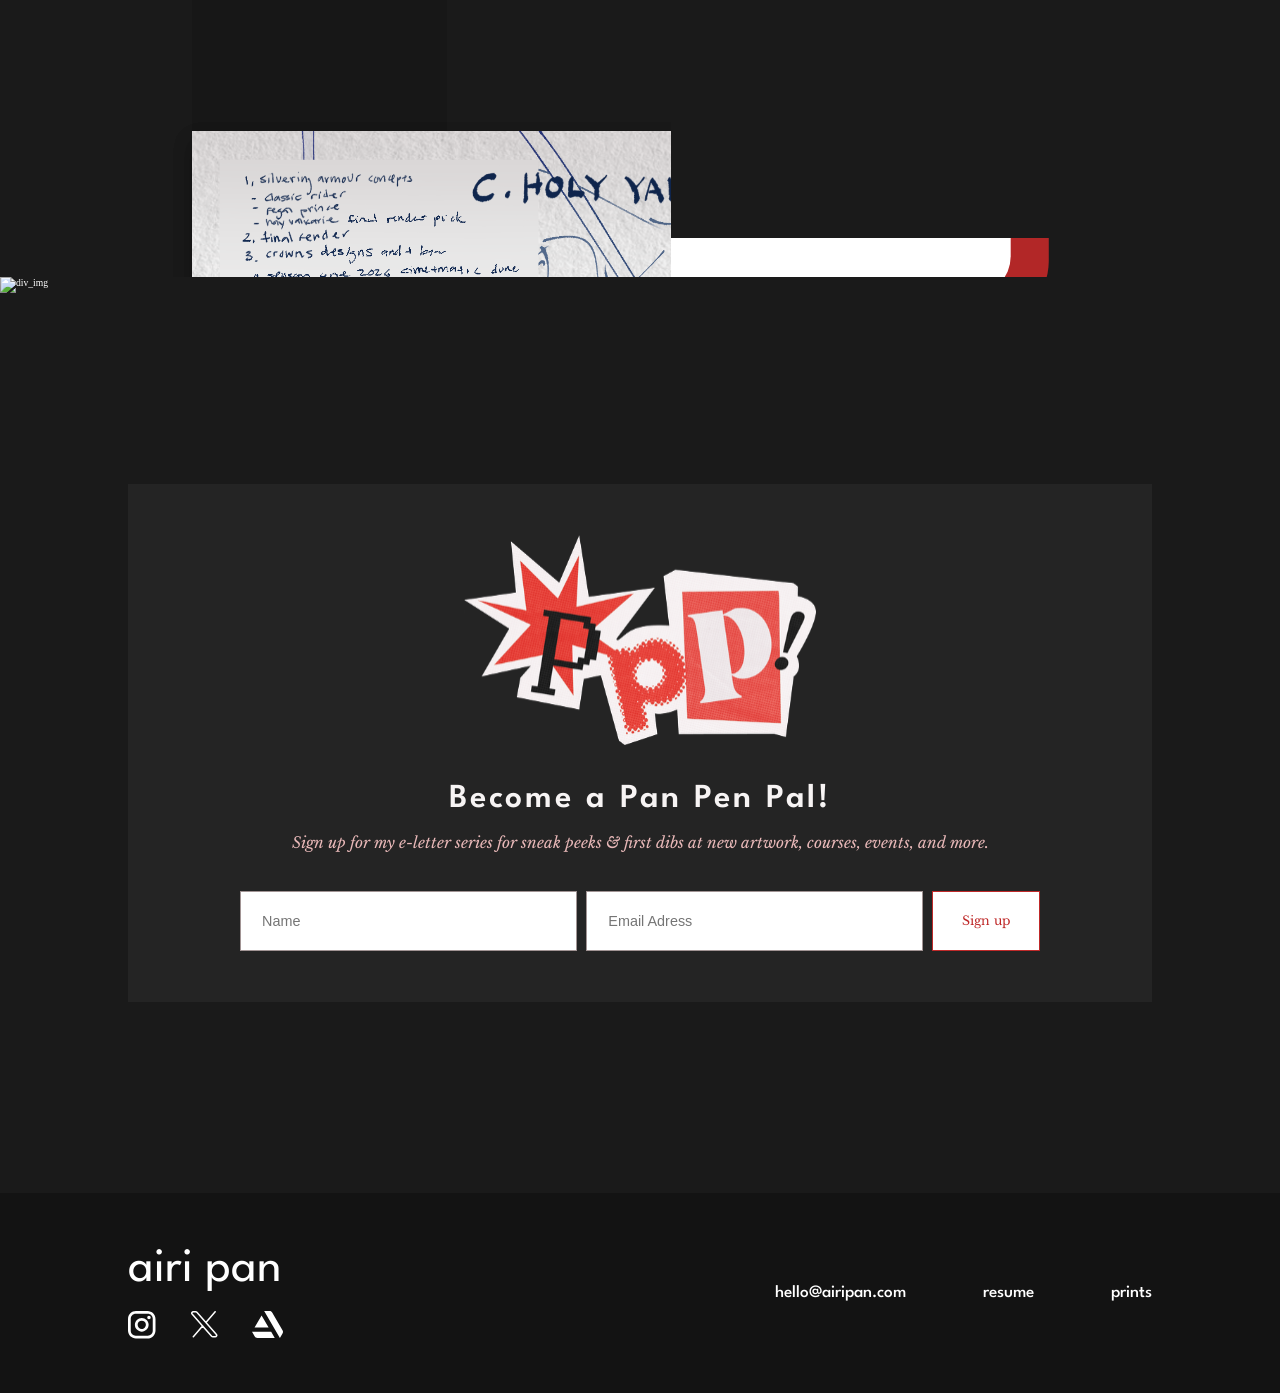
==== commit 33c1d1a5: "commit" ====
--- a/index.html
+++ b/index.html
@@ -17,7 +17,7 @@
         <link href="styles.css" rel="stylesheet" />
 
         
-    <title>Portfolio Website</title>
+    <title>Airi Pan</title>
 
    
     <link rel="stylesheet" href="home_styles.css">
--- a/home_styles.css
+++ b/home_styles.css
@@ -409,6 +409,7 @@
   font-weight: Regular;
   font-size: 5rem;
   opacity: 1;
+  z-index: 10;
 }
 
 .icon_links {
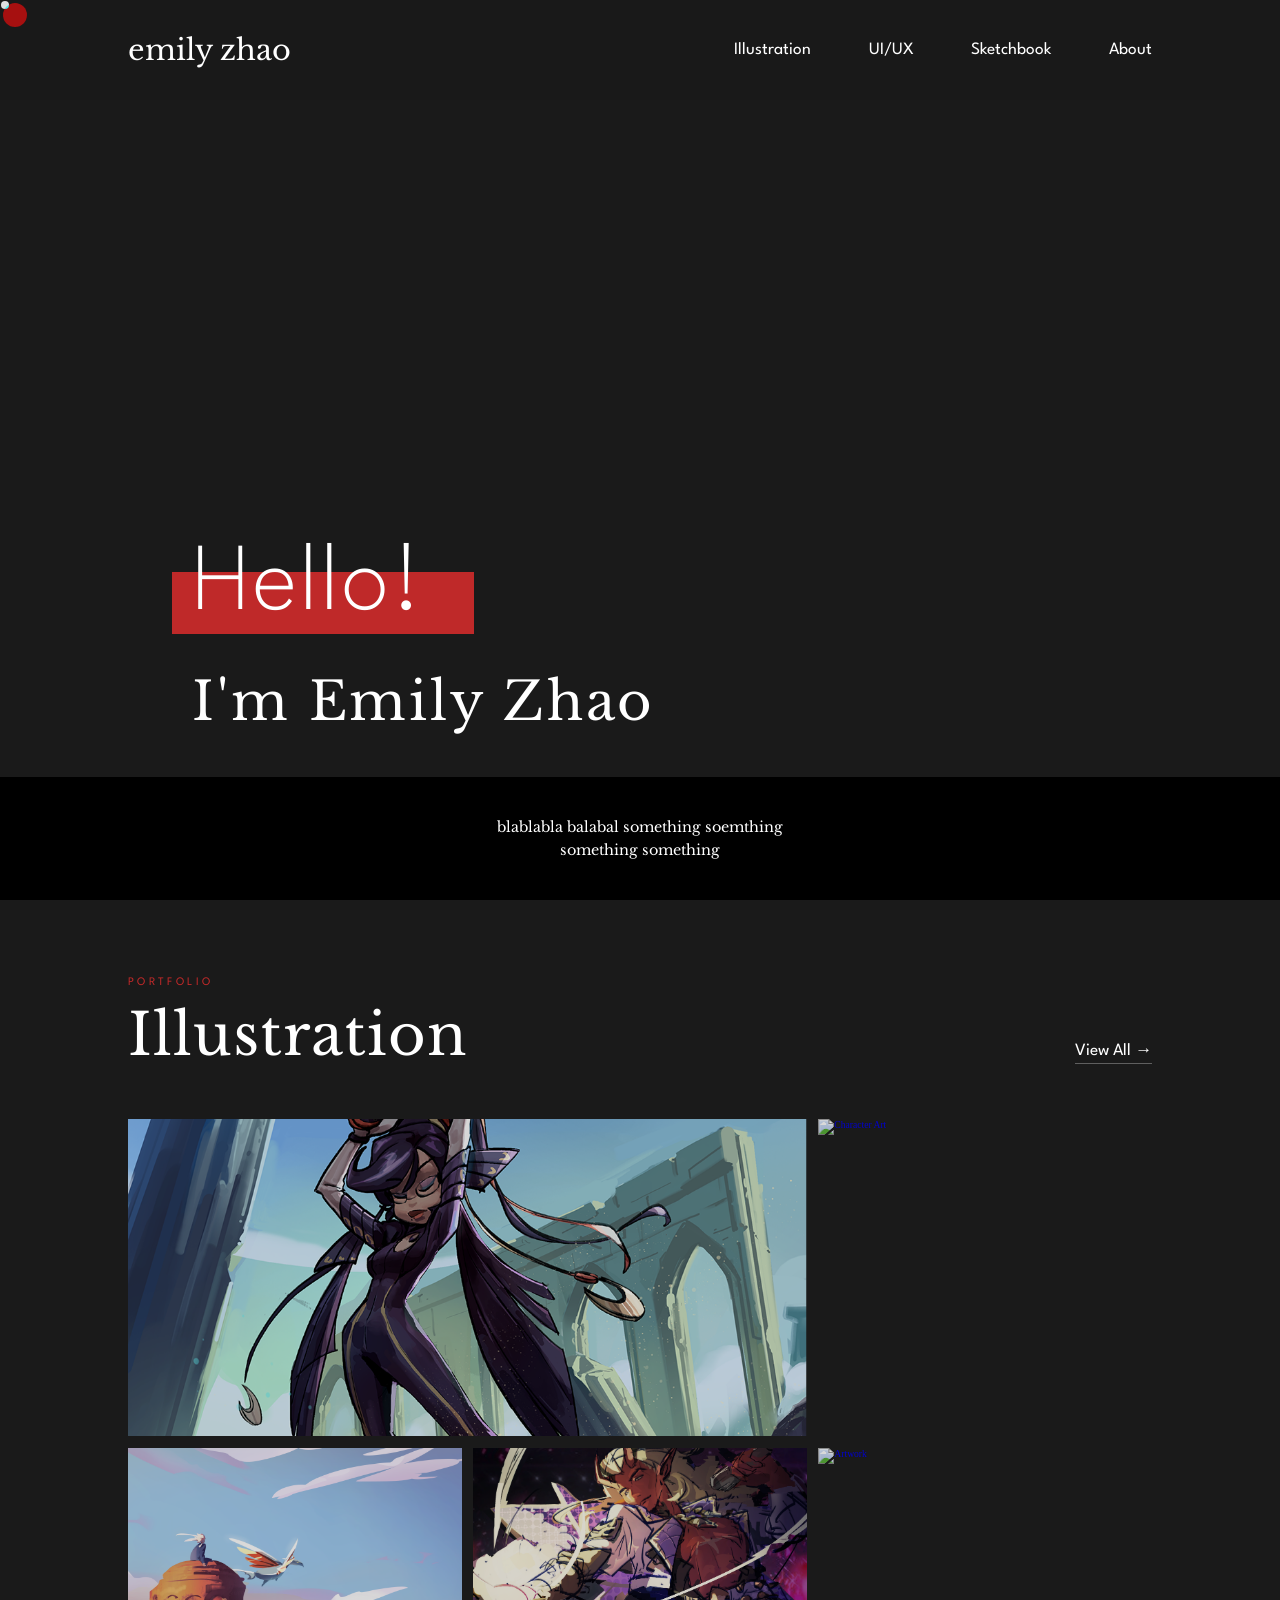
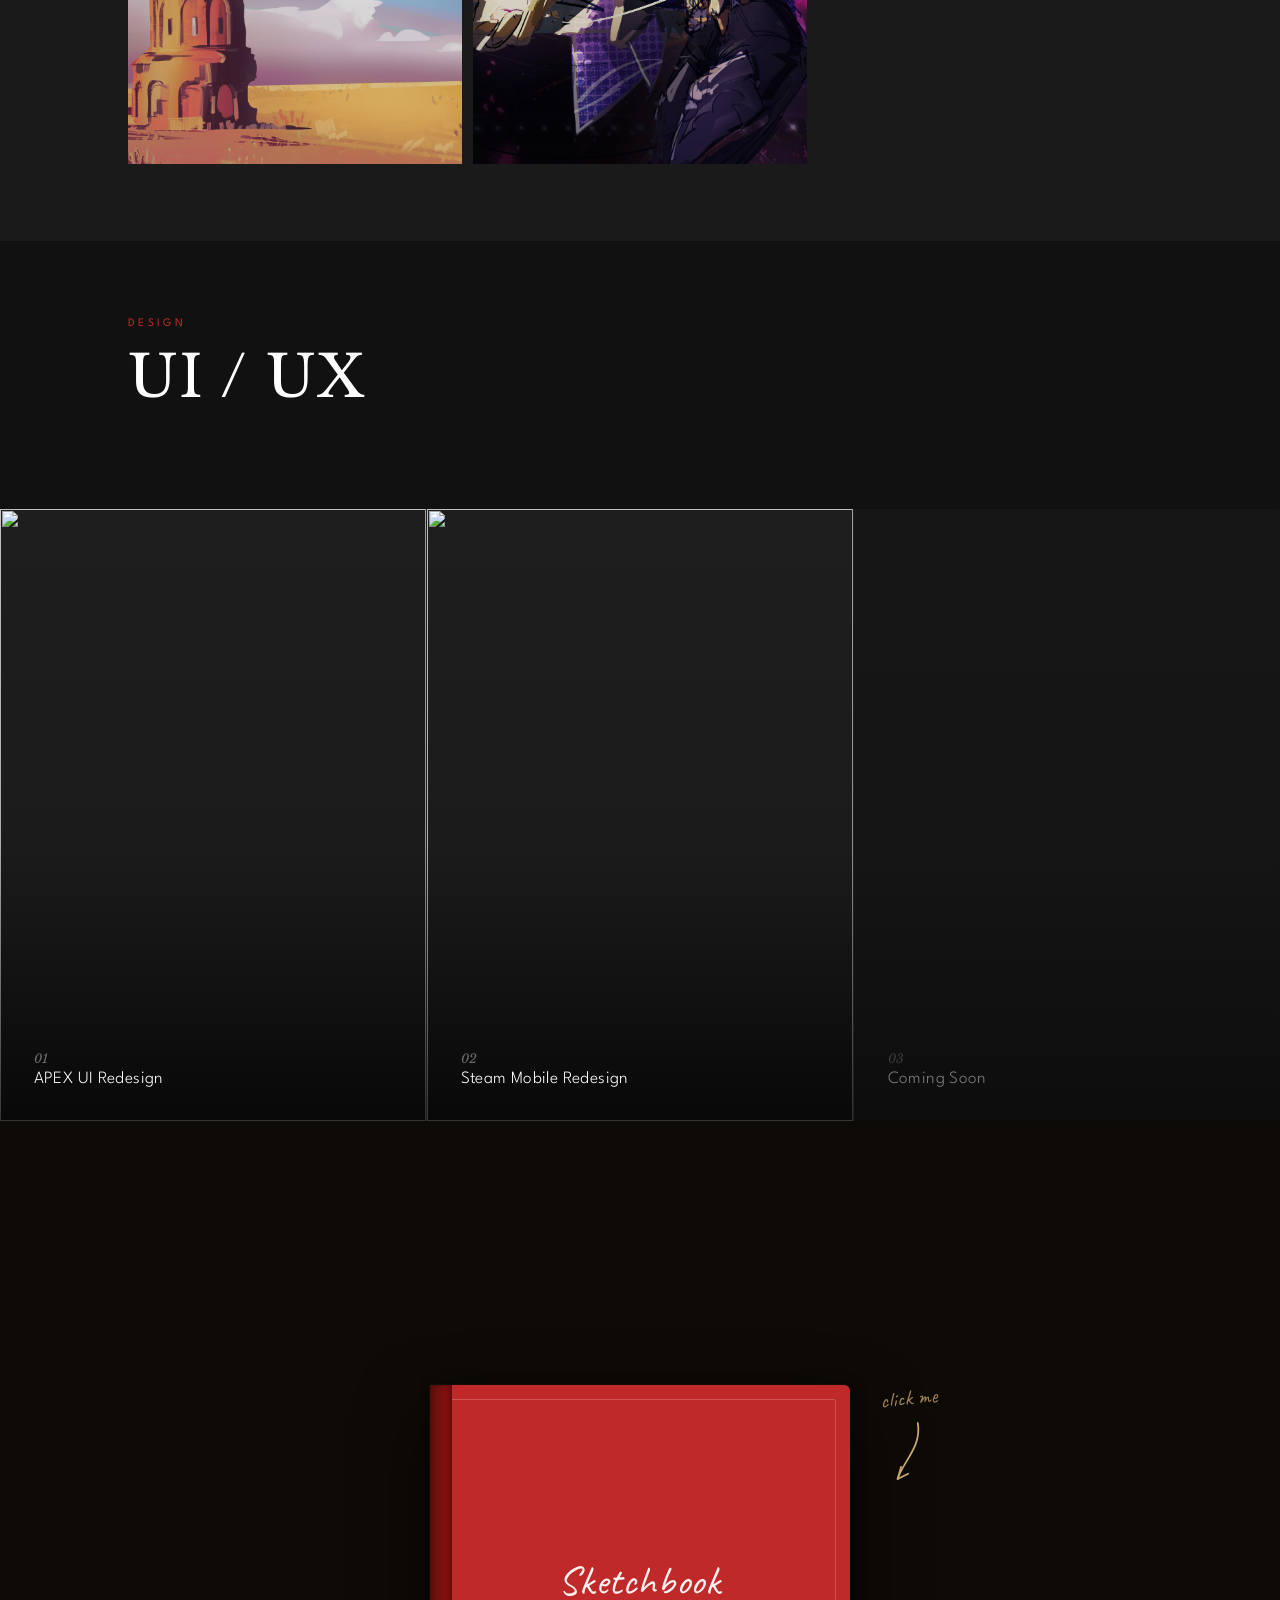
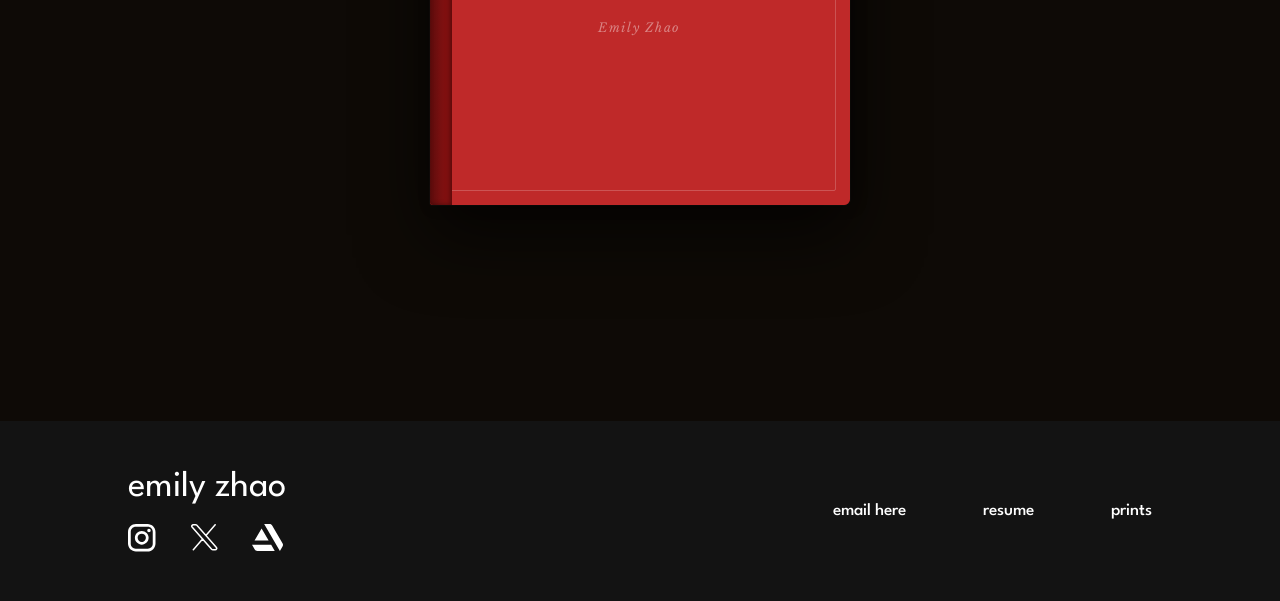
==== commit 1696749b: "commit" ====
--- a/index.html
+++ b/index.html
@@ -14,25 +14,36 @@
         <link rel="preconnect" href="https://fonts.gstatic.com" crossorigin>
         <link href="https://fonts.googleapis.com/css2?family=Libre+Baskerville:ital,wght@0,400..700;1,400..700&display=swap" rel="stylesheet">
         <link href="https://fonts.googleapis.com/css?family=League+Spartan&display=swap" rel="stylesheet" />
+        <link href="https://fonts.googleapis.com/css2?family=Caveat:wght@400..700&display=swap" rel="stylesheet">
         <link href="styles.css" rel="stylesheet" />
 
         
-    <title>Airi Pan</title>
+    <title>Emily Zhao</title>
 
    
     <link rel="stylesheet" href="home_styles.css">
 
     
     <link rel="icon" href="favicon.ico" type="image/x-icon">
-
+        <script src="https://cdnjs.cloudflare.com/ajax/libs/gsap/3.12.5/gsap.min.js"></script>
     </head>
 
     <body>
 
+
+        <div class="cursor">
+            <div class="cursor__ball cursor__ball--big">
+                <svg height="30" width="30"><circle cx="15" cy="15" r="12" stroke-width="0"></circle></svg>
+            </div>
+            <div class="cursor__ball cursor__ball--small">
+                <svg height="10" width="10"><circle cx="5" cy="5" r="4" stroke-width="0"></circle></svg>
+            </div>
+        </div>
+
         <header class="header">
 
             <a href="index.html" class="logo">
-                airi pan
+                emily zhao
             </a>
 
             <i class="bx bx-menu" id="menu-icon"></i>
@@ -41,7 +52,7 @@
                 
                 <ul class="navbar">
                     
-                    <li>
+                    <!-- <li>
                     <a>Concept</a>
                     <ul class="dropdown-menu">
                         <li><a href="">For Demacia (2026)</a></li>
@@ -52,19 +63,21 @@
                         <li><a href="">Monkey King (2023)</a></li>
                         <li><a href="">Back4Blood (2021)</a></li>
                         <li><a href="">Alola Theme Park</a></li>
-                        
+                    </ul>
+                    </li> -->
+                    <li><a href="illustration_index.html">Illustration</a></li>
+                    <li>
+                    <a>UI/UX</a>
+                    <ul class="dropdown-menu">
+                        <li><a href="apex_uiux.html">APEX UI Redesign</a>
+                        </li>
+                        <li><a href="steam_uiux.html">Steam Mobile Redesign</a></li>
                     </ul>
                     </li>
-
-                    <li><a href="illustration_index.html">Illustration</a></li>
-                    <li>
-                    <a>Creative Direction</a>
-                    <ul class="dropdown-menu">
-                        <li><a href="creativedirection_index.html">OTV x Frieren</a></li>
-                        <li><a href="">Downtown Abby</a></li>
-                    </ul>
+                    <li><a href="sketchbook_index.html">Sketchbook</a>
                     </li>
-                    <li><a href="aboutme_index.html">About</a></li>
+                    <li><a href="aboutme_index.html">About</a>
+                    </li>
 
                 </ul>
             </nav>
@@ -78,16 +91,163 @@
             <div class="artist_statement">
                 <div class="intro">
                     <h1><span class="hello">Hello!</span></h1> 
-                    <h2><span>I'm Airi Pan</span></h2>
+                    <h2><span>I'm Emily Zhao</span></h2>
                 </div>
                 <p class="statement_text">
-                    Concept designer and illustrator for film, games, and animation by day. 
-                                <br>Trying to make designs into reality by night
+                    blablabla balabal something soemthing
+                                <br>something something
                 </p>
             </div>
         </section>
-
-        <section class="notebook">
+        
+        <!-- ── Illustration Section ── -->
+        <section class="section-illustration">
+            <div class="section-heading">
+                <div>
+                    <span class="section-tag">Portfolio</span>
+                    <h2 class="section-title">Illustration</h2>
+                </div>
+                <a href="illustration_index.html" class="view-all-link">View All →</a>
+            </div>
+            <div class="illust-grid">
+                <!-- hero: spans 2 columns -->
+                <a href="illustration_index.html" class="illust-card illust-hero">
+                    <img src="illust-svg/beyo-1.png" alt="Featured Artwork">
+                    <div class="illust-overlay"></div>
+                </a>
+                <!-- standard cards: all identical 1 col × 1 row -->
+                <a href="illustration_index.html" class="illust-card">
+                    <img src="illust-svg/char-1.png" alt="Character Art">
+                    <div class="illust-overlay"></div>
+                </a>
+                <a href="illustration_index.html" class="illust-card">
+                    <img src="illust-svg/canghe-1.png" alt="Artwork">
+                    <div class="illust-overlay"></div>
+                </a>
+                <a href="illustration_index.html" class="illust-card">
+                    <img src="illust-svg/lifeweaver-1.png" alt="Artwork">
+                    <div class="illust-overlay"></div>
+                </a>
+                <a href="illustration_index.html" class="illust-card">
+                    <img src="illust-svg/fms-1.png" alt="Artwork">
+                    <div class="illust-overlay"></div>
+                </a>
+            </div>
+        </section>
+
+        <!-- ── UI / UX Section ── -->
+        <section class="section-uiux">
+            <div class="section-heading">
+                <div>
+                    <span class="section-tag">Design</span>
+                    <h2 class="section-title">UI / UX</h2>
+                </div>
+            </div>
+
+            <div class="uiux-panels">
+
+                <!-- Panel 1 -->
+                <div class="uiux-panel">
+                    <div class="uiux-panel-bg">
+                        <!-- base image: replace div with <img class="uiux-img-base" src="..." alt=""> -->
+                        <img class="uiux-img-base" src="svgs/apex 1.svg" alt="">
+                        <!-- hover image: replace div with <img class="uiux-img-hover" src="..." alt=""> -->
+                        <img class="uiux-img-base" src="svgs/apex 1.svg" alt="">
+                    </div>
+                    <div class="uiux-panel-label">
+                        <span class="uiux-panel-num">01</span>
+                        <span class="uiux-panel-short">APEX UI Redesign</span>
+                    </div>
+                    <div class="uiux-panel-info">
+                        <span class="uiux-info-num">01</span>
+                        <h3 class="uiux-info-title">APEX UI Redesign</h3>
+                        <p class="uiux-info-desc">A full redesign concept for Apex Legends' in-game interface and HUD system.</p>
+                        <a href="apex_uiux.html" class="uiux-info-cta">View Project →</a>
+                    </div>
+                </div>
+
+                <!-- Panel 2 -->
+                <div class="uiux-panel">
+                    <div class="uiux-panel-bg">
+                        <img class="uiux-img-base" src="svgs/uiux.svg" alt="">
+                        <img class="uiux-img-base" src="svgs/uiux.svg" alt="">
+                    </div>
+                    <div class="uiux-panel-label">
+                        <span class="uiux-panel-num">02</span>
+                        <span class="uiux-panel-short">Steam Mobile Redesign</span>
+                    </div>
+                    <div class="uiux-panel-info">
+                        <span class="uiux-info-num">02</span>
+                        <h3 class="uiux-info-title">Steam Mobile Redesign</h3>
+                        <p class="uiux-info-desc">Reimagining the Steam mobile browsing and library experience.</p>
+                        <a href="steam_uiux.html" class="uiux-info-cta">View Project →</a>
+                    </div>
+                </div>
+
+                <!-- Panel 3 -->
+                <div class="uiux-panel uiux-panel--upcoming">
+                    <div class="uiux-panel-bg">
+                        <div class="uiux-img-base"></div>
+                        <div class="uiux-img-hover"></div>
+                    </div>
+                    <div class="uiux-panel-label">
+                        <span class="uiux-panel-num">03</span>
+                        <span class="uiux-panel-short">Coming Soon</span>
+                    </div>
+                    <div class="uiux-panel-info">
+                        <span class="uiux-info-num">03</span>
+                        <h3 class="uiux-info-title">New Project</h3>
+                        <p class="uiux-info-desc">Something new is in the works.</p>
+                        <span class="uiux-info-cta uiux-info-cta--wip">Coming Soon</span>
+                    </div>
+                </div>
+
+            </div>
+        </section>
+
+        <!-- ── Sketchbook Section ── -->
+        <section class="section-sketchbook">
+            <div class="sketchbook-section-wrap">
+                <div class="sk-scene" id="sk-scene">
+                    <div class="sk-float-wrap" id="sk-float-wrap">
+                        <div class="sk-wrap" id="sk-wrap">
+
+                            <!-- Book body: cream pages shown when cover opens -->
+                            <div class="sk-body">
+                                <div class="sk-inner-pages"></div>
+                            </div>
+
+                            <!-- Front cover: the red face that opens -->
+                            <div class="sk-cover" id="sk-cover">
+                                <div class="sk-face sk-face-front">
+                                    <div class="sk-cover-border"></div>
+                                    <span class="sk-cover-title">Sketchbook</span>
+                                    <span class="sk-cover-author">Emily Zhao</span>
+                                </div>
+                                <div class="sk-face sk-face-inside">
+                                    <div class="sk-ruled-lines"></div>
+                                </div>
+                            </div>
+
+                            <!-- Spine: stays on top at all times -->
+                            <div class="sk-spine"></div>
+
+                        </div>
+                    </div>
+
+                    <div class="sk-click-hint" id="sk-hint">
+                        <span class="sk-click-text">click me</span>
+                        <svg class="sk-arrow-svg" viewBox="0 0 50 80" fill="none" xmlns="http://www.w3.org/2000/svg">
+                            <path d="M 35 8 C 40 35 18 52 12 72" stroke="#c9a96e" stroke-width="2" stroke-linecap="round"/>
+                            <path d="M 12 72 L 24 66 M 12 72 L 16 58" stroke="#c9a96e" stroke-width="2" stroke-linecap="round"/>
+                        </svg>
+                    </div>
+                </div>
+            </div>
+        </section>
+
+
+        <!-- <section class="notebook">
             <div class="book-wrapper">
 
                 <img src="svgs/Frame 71.svg" class="base_img"/> 
@@ -152,32 +312,13 @@
         <section class="break">
             <img src="svgs/breaker_image.svg" alt="div_img" class="breaker_img"/>
         </section>
-        <!-- remove white for def. backrhrond -->
-        <section class="signup_container"> 
-                <div class="newsletter">
-                    <img src="svgs/ppp.svg" class="ppp"></img>
-                    <h2>Become a Pan Pen Pal!</h2>
-                    <h3>Sign up for my e-letter series for sneak peeks & first dibs at new artwork, courses, events, and more.</h3>
-                    <form action="">
-                        <div class="input-icon">
-                            <i class="name"></i>
-                            <input type="text" name="" id="username" placeholder="Name" required>
-
-                        </div>
-                        <div class="input-icon">
-                            <i class="email"></i>
-                            <input type="text" name="" id="password" placeholder="Email Adress" required>
-                        </div>
-                        <button type="submit">Sign up</button>
-                    </form>
-                </div>
-        </section>
-        
+         remove white for def. backrhrond -->
+       
         <div class="footer">
                 <div class="footer-left">
                     
                     <a href="index.html" class="text">
-                        airi pan
+                        emily zhao
                     </a>
                     <div class="icon_links">
                         <div class="insta">
@@ -199,7 +340,7 @@
                 </div>   
                     
             <nav class="contact">
-                <a href="#contact_info">hello@airipan.com</a>
+                <a href="#contact_info">email here</a>
                 <a href="#resume">resume</a>
                 <a href="#prints">prints</a>
             </nav>
--- a/home_styles.css
+++ b/home_styles.css
@@ -24,7 +24,7 @@
 .header {
   display: flex;
   position: fixed;
-  height: 120px;
+  height: 100px;
   width: 100%;
   top: 0;
   left: 0;
@@ -47,6 +47,7 @@
   font-size: 3rem;
   color: rgb(255, 255, 255);
   font-family: libre baskerville;
+  /* font-family: caveat; */
   transition: 0.3s ease-in-out;
 }
 .logo:hover{
@@ -151,16 +152,16 @@
 .home {
   display: flex;
   position: relative;
-  gap: 15rem;
-  background-image: url(svgs/home_bg.svg);
+  /* gap: 15rem; */
+  background-image: url(svgs/magical_finished_bg.svg);
   background-attachment: fixed;
   background-repeat: no-repeat;
-  background-size: cover;
+  background-size: 135%; 
+  background-position: 30% center;
   z-index: 0;
 }
-
+s
 .home-content {
-
   display: flex;
   flex-direction: column;
   justify-content: flex-start;
@@ -181,14 +182,14 @@
 }
 
 h1 {
-  font-size: 11rem;
+  font-size: 10rem;
   font-family: League Spartan;
   font-weight: 200;
   letter-spacing: .3rem;
 }
 
 h2{
-  font-size: 7rem;
+  font-size: 5.5rem;
   font-family: libre baskerville;
   font-weight: 100;
   margin-top: 4rem;
@@ -206,10 +207,23 @@
     position: absolute;
     width: 130%;
     height: 70%;
-    top: 30px;   
-    left: -20px;   
-    background-color: #BF2929; 
-    z-index: -1;  
+    top: 30px;
+    left: -20px;
+    background-color: #BF2929;
+    z-index: -1;
+
+    transform: scaleX(0);
+    transform-origin: left center;
+    animation: sweepIn 0.9s cubic-bezier(0.2, 0.9, 0.2, 1) forwards;
+}
+
+@keyframes sweepIn {
+    from {
+        transform: scaleX(0);
+    }
+    to {
+        transform: scaleX(1);
+    }
 }
 
 .artist_statement {
@@ -283,7 +297,7 @@
   display: flex;  
   flex-direction: column;
   align-items: center;
-  background-color: #242424;
+  /* background-color: #242424; */
   padding: 5% 7%;
   /* max-width: 1400px; */
   /* width: 100%; */
@@ -387,7 +401,7 @@
   justify-content: space-between;
   align-items: center;
   width: 100%;
-  height: 200px;
+  height: 180px;
   background: rgba(19,19,19,1);
   bottom: 0;
   left: 0;
@@ -407,7 +421,7 @@
   color: rgb(255, 255, 255);
   font-family: League Spartan;
   font-weight: Regular;
-  font-size: 5rem;
+  font-size: 3.8rem;
   opacity: 1;
   z-index: 10;
 }
@@ -441,6 +455,515 @@
     /* background: rgba(255, 0, 0, 0.3);
     outline: 2px solid red;  */
 }
+
+/* ─────────────────────────────────────────────
+   HOMEPAGE SECTIONS  (Illustration / UI-UX / Sketchbook)
+   ───────────────────────────────────────────── */
+
+/* Shared section heading */
+.section-heading {
+  display: flex;
+  align-items: flex-end;
+  justify-content: space-between;
+  margin-bottom: 5rem;
+  flex-wrap: wrap;
+  gap: 2rem;
+}
+
+.section-tag {
+  font-family: League Spartan;
+  font-size: 1.2rem;
+  letter-spacing: 0.35rem;
+  text-transform: uppercase;
+  color: #BF2929;
+  display: block;
+  margin-bottom: 1.2rem;
+}
+
+.section-title {
+  font-size: 6rem;
+  font-family: Libre Baskerville;
+  font-weight: 400;
+  letter-spacing: 0.1rem;
+  color: white;
+  margin: 0;
+}
+
+/* ── Illustration ── */
+.section-illustration {
+  background-color: #1A1A1A;
+  padding: 8rem 10%;
+}
+
+.view-all-link {
+  font-family: League Spartan;
+  font-size: 1.8rem;
+  color: white;
+  border-bottom: 1px solid rgba(255,255,255,0.3);
+  padding-bottom: 0.3rem;
+  align-self: flex-end;
+  margin-bottom: 0.8rem;
+  transition: color 0.3s, border-color 0.3s;
+}
+.view-all-link:hover { color: #BF2929; border-color: #BF2929; }
+
+/* 3-col editorial grid: hero spans 2 cols, four cards are identical */
+.illust-grid {
+  display: grid;
+  grid-template-columns: repeat(3, 1fr);
+  grid-template-rows: repeat(2, 33rem);
+  gap: 1.2rem;
+}
+
+.illust-card {
+  display: block;
+  position: relative;
+  overflow: hidden;
+}
+
+.illust-card img {
+  width: 100%;
+  height: 100%;
+  object-fit: cover;
+  filter: brightness(0.85);
+  transition: transform 0.5s ease, filter 0.35s ease;
+}
+
+.illust-card:hover img {
+  transform: scale(1.04);
+  filter: brightness(1);
+}
+
+/* Hero occupies 2 of 3 columns in row 1 */
+.illust-hero {
+  grid-column: 1 / 3;
+}
+
+/* Shared overlay */
+.illust-overlay {
+  position: absolute;
+  inset: 0;
+  background: rgba(0,0,0,0.32);
+  opacity: 0;
+  transition: opacity 0.3s ease;
+  display: flex;
+  align-items: center;
+  justify-content: center;
+}
+
+.illust-card:hover .illust-overlay { opacity: 1; }
+
+.illust-overlay span {
+  color: white;
+  font-family: Libre Baskerville;
+  font-size: 2.2rem;
+  font-style: italic;
+  letter-spacing: 0.2rem;
+}
+
+/* ── UI / UX ── */
+.section-uiux {
+  background-color: #111111;
+  padding: 8rem 0 0;
+  min-height: unset;
+}
+
+.section-uiux .section-heading {
+  padding: 0 10% 5rem;
+}
+
+/* ─── Panel container ─── */
+.uiux-panels {
+  display: flex;
+  width: 100%;
+  height: 68vh;
+  min-height: 480px;
+}
+
+/* ─── Individual panel ─── */
+.uiux-panel {
+  flex: 1;
+  position: relative;
+  overflow: hidden;
+  cursor: pointer;
+  border-right: 1px solid rgba(255,255,255,0.06);
+  transition: flex 0.55s cubic-bezier(0.4, 0, 0.2, 1);
+}
+.uiux-panel:last-child { border-right: none; }
+.uiux-panel:hover { flex: 1.9; }
+
+/* ─── Background images ─── */
+.uiux-panel-bg {
+  position: absolute;
+  inset: 0;
+}
+
+/* Both img tags and placeholder divs share this */
+.uiux-img-base,
+.uiux-img-hover {
+  position: absolute;
+  inset: 0;
+  width: 100%;
+  height: 100%;
+  object-fit: cover;
+}
+
+/* Placeholder colours until real images are swapped in */
+.uiux-img-base  { background: #1e1e1e; opacity: 1; transition: opacity 0.5s ease; }
+.uiux-img-hover { background: #2a2a2a; opacity: 0; transition: opacity 0.5s ease; }
+.uiux-panel:hover .uiux-img-hover { opacity: 1; }
+
+/* For real <img> tags: also apply object-fit + transitions */
+.uiux-panel-bg img {
+  position: absolute;
+  inset: 0;
+  width: 100%;
+  height: 100%;
+  object-fit: cover;
+  transition: opacity 0.5s ease;
+}
+
+/* Gradient so bottom label always reads on any image */
+.uiux-panel::before {
+  content: "";
+  position: absolute;
+  inset: 0;
+  background: linear-gradient(
+    to top,
+    rgba(0,0,0,0.72) 0%,
+    rgba(0,0,0,0.1)  45%,
+    rgba(0,0,0,0)    100%
+  );
+  z-index: 1;
+  pointer-events: none;
+  transition: opacity 0.4s ease;
+}
+.uiux-panel:hover::before { opacity: 0.5; }
+
+/* ─── Default label (bottom, fades out on hover) ─── */
+.uiux-panel-label {
+  position: absolute;
+  bottom: 3.5rem;
+  left: 3.5rem;
+  z-index: 2;
+  display: flex;
+  flex-direction: column;
+  gap: 0.5rem;
+  transition: opacity 0.3s ease;
+}
+.uiux-panel:hover .uiux-panel-label { opacity: 0; }
+
+.uiux-panel-num {
+  font-family: Libre Baskerville;
+  font-style: italic;
+  font-size: 1.3rem;
+  color: rgba(255,255,255,0.4);
+}
+
+.uiux-panel-short {
+  font-family: League Spartan;
+  font-size: 1.8rem;
+  font-weight: 300;
+  color: white;
+  letter-spacing: 0.04rem;
+}
+
+/* ─── Info sidebar (slides in from the right on hover) ─── */
+.uiux-panel-info {
+  position: absolute;
+  top: 0;
+  right: 0;
+  bottom: 0;
+  width: 28rem;
+  background: rgba(12,12,12,0.93);
+  border-left: 1px solid rgba(255,255,255,0.07);
+  transform: translateX(100%);
+  transition: transform 0.45s cubic-bezier(0.4, 0, 0.2, 1);
+  z-index: 3;
+  padding: 5rem 4rem;
+  display: flex;
+  flex-direction: column;
+  justify-content: center;
+  gap: 2.2rem;
+}
+.uiux-panel:hover .uiux-panel-info { transform: translateX(0); }
+
+.uiux-info-num {
+  font-family: Libre Baskerville;
+  font-style: italic;
+  font-size: 5rem;
+  font-weight: 400;
+  line-height: 1;
+  color: rgba(255,255,255,0.08);
+}
+
+.uiux-info-title {
+  font-family: League Spartan;
+  font-size: 2.8rem;
+  font-weight: 300;
+  color: white;
+  line-height: 1.1;
+  letter-spacing: 0.04rem;
+}
+
+.uiux-info-desc {
+  font-family: Libre Baskerville;
+  font-size: 1.45rem;
+  font-style: italic;
+  color: rgba(255,255,255,0.48);
+  line-height: 1.75;
+}
+
+.uiux-info-cta {
+  font-family: League Spartan;
+  font-size: 1.25rem;
+  letter-spacing: 0.2rem;
+  text-transform: uppercase;
+  color: #BF2929;
+  align-self: flex-start;
+  padding: 1.2rem 2.4rem;
+  margin: -1.2rem -2.4rem;
+  transition: letter-spacing 0.3s ease;
+}
+.uiux-info-cta:hover { letter-spacing: 0.32rem; }
+
+.uiux-info-cta--wip {
+  color: rgba(255,255,255,0.2);
+  pointer-events: none;
+}
+
+/* Upcoming panel: dimmed, non-interactive */
+.uiux-panel--upcoming {
+  opacity: 0.45;
+  pointer-events: none;
+}
+
+/* ── Sketchbook ── */
+.section-sketchbook {
+  background-color: #0e0a06;
+  padding: 9rem 10% 8rem;
+  display: flex;
+  align-items: center;
+  justify-content: center;
+}
+
+.sketchbook-section-wrap {
+  width: 100%;
+  display: flex;
+  flex-direction: column;
+  align-items: center;
+  position: relative;
+}
+
+/* ── 3D book scene ── */
+.sk-scene {
+  perspective: 1100px;
+  margin: 4rem 0 0;
+  cursor: pointer;
+  position: relative;
+  
+}
+
+@keyframes sk-float {
+  0%, 100% { transform: translateY(0); }
+  50%       { transform: translateY(-18px); }
+}
+
+.sk-float-wrap {
+  animation: sk-float 4s ease-in-out infinite;
+}
+.sk-float-wrap:hover,
+.sk-float-wrap.is-opening {
+  animation-play-state: paused;
+}
+
+.sk-wrap {
+  position: relative;
+  width: 420px;
+  height: 420px;
+  transform-style: preserve-3d;
+  transition: transform 0.4s ease;
+}
+.sk-float-wrap:hover .sk-wrap {
+  transform: rotateX(7deg) rotateY(-10deg);
+}
+.sk-float-wrap.is-opening .sk-wrap {
+  transform: none;
+  transition: transform 0.3s ease;
+}
+
+/* Book body — cream pages, visible once cover opens */
+.sk-body {
+  position: absolute;
+  inset: 0;
+  background: #8B1010;
+  border-radius: 3px 6px 6px 3px;
+  box-shadow:
+    0 30px 70px rgba(0,0,0,0.65),
+    0 0 0 1px rgba(255,255,255,0.04);
+  overflow: hidden;
+}
+
+.sk-inner-pages {
+  position: absolute;
+  top: 7px;
+  bottom: 7px;
+  left: 24px;
+  right: 7px;
+  background: #f0e8d0;
+  background-image:
+    repeating-linear-gradient(
+      180deg,
+      transparent 0px,
+      transparent 26px,
+      rgba(0,0,80,0.07) 26px,
+      rgba(0,0,80,0.07) 27px
+    );
+  border-radius: 0 3px 3px 0;
+  opacity: 0;
+  transition: opacity 0.25s ease 0.55s;
+}
+.sk-float-wrap.is-opening .sk-inner-pages {
+  opacity: 1;
+}
+
+/* Front cover — the element that rotates open */
+.sk-cover {
+  position: absolute;
+  inset: 0;
+  transform-origin: left center;
+  transform-style: preserve-3d;
+  transition: transform 0.9s cubic-bezier(0.4, 0, 0.1, 1);
+}
+.sk-cover.is-opening {
+  transform: rotateY(-158deg);
+}
+
+/* Cover faces */
+.sk-face {
+  position: absolute;
+  inset: 0;
+  backface-visibility: hidden;
+  border-radius: 3px 6px 6px 3px;
+}
+
+.sk-face-front {
+  background: #BF2929;
+  box-shadow: 3px 0 14px rgba(0,0,0,0.35);
+  display: flex;
+  flex-direction: column;
+  align-items: center;
+  justify-content: center;
+  gap: 1.4rem;
+}
+
+.sk-face-inside {
+  transform: rotateY(180deg);
+  background: #f0e8d0;
+  border-radius: 6px 3px 3px 6px;
+  overflow: hidden;
+}
+
+/* Ruled lines inside cover */
+.sk-ruled-lines {
+  height: 100%;
+  margin-left: 28px;
+  border-left: 2px solid rgba(191,41,41,0.2);
+  background-image:
+    repeating-linear-gradient(
+      180deg,
+      transparent 0px,
+      transparent 28px,
+      rgba(0,0,100,0.09) 28px,
+      rgba(0,0,100,0.09) 29px
+    );
+}
+
+/* Decorative inset border on the cover */
+.sk-cover-border {
+  position: absolute;
+  inset: 14px;
+  border: 1px solid rgba(255,255,255,0.2);
+  border-radius: 2px;
+  pointer-events: none;
+}
+
+.sk-cover-title {
+  font-family: Caveat;
+  font-size: 4.2rem;
+  color: rgba(255,255,255,0.93);
+  letter-spacing: 0.08rem;
+  position: relative;
+  z-index: 1;
+}
+
+.sk-cover-author {
+  font-family: Libre Baskerville;
+  font-size: 1.3rem;
+  color: rgba(255,255,255,0.42);
+  font-style: italic;
+  letter-spacing: 0.18rem;
+  position: relative;
+  z-index: 1;
+}
+
+/* Spine — always visible on top */
+.sk-spine {
+  position: absolute;
+  top: 0; left: 0; bottom: 0;
+  width: 22px;
+  background: linear-gradient(to right, #5c0c0c, #7a1010, #8B1010);
+  border-radius: 3px 0 0 3px;
+  z-index: 20;
+  box-shadow: inset -2px 0 5px rgba(0,0,0,0.4);
+}
+
+/* Curvy arrow "click me" hint */
+.sk-click-hint {
+  position: absolute;
+  top: 0;
+  left: calc(100% + 30px);
+  display: flex;
+  flex-direction: column;
+  align-items: center;
+  gap: 0.6rem;
+  pointer-events: none;
+  transition: opacity 0.4s ease;
+}
+.sk-click-hint.is-gone { opacity: 0; }
+
+.sk-arrow-svg {
+  width: 44px;
+  height: 70px;
+}
+
+.sk-click-text {
+  font-family: Caveat;
+  font-size: 2.2rem;
+  color: rgba(201,169,110,0.78);
+  transform: rotate(-6deg);
+  display: inline-block;
+  white-space: nowrap;
+}
+
+/* ── Custom cursor ── */
+body { cursor: none; }
+*, *::before, *::after { cursor: none !important; }
+
+.cursor { pointer-events: none; }
+
+.cursor__ball {
+  position: fixed;
+  top: 0;
+  left: 0;
+  z-index: 10000;
+}
+
+.cursor__ball--big { mix-blend-mode: difference; }
+.cursor__ball--big circle { fill: #BF2929; }
+
+.cursor__ball--small { mix-blend-mode: difference; }
+.cursor__ball--small circle { fill: #f7f8fa; }
 
 /* Example hotspot size — adjust per page */
 .page-link.small {
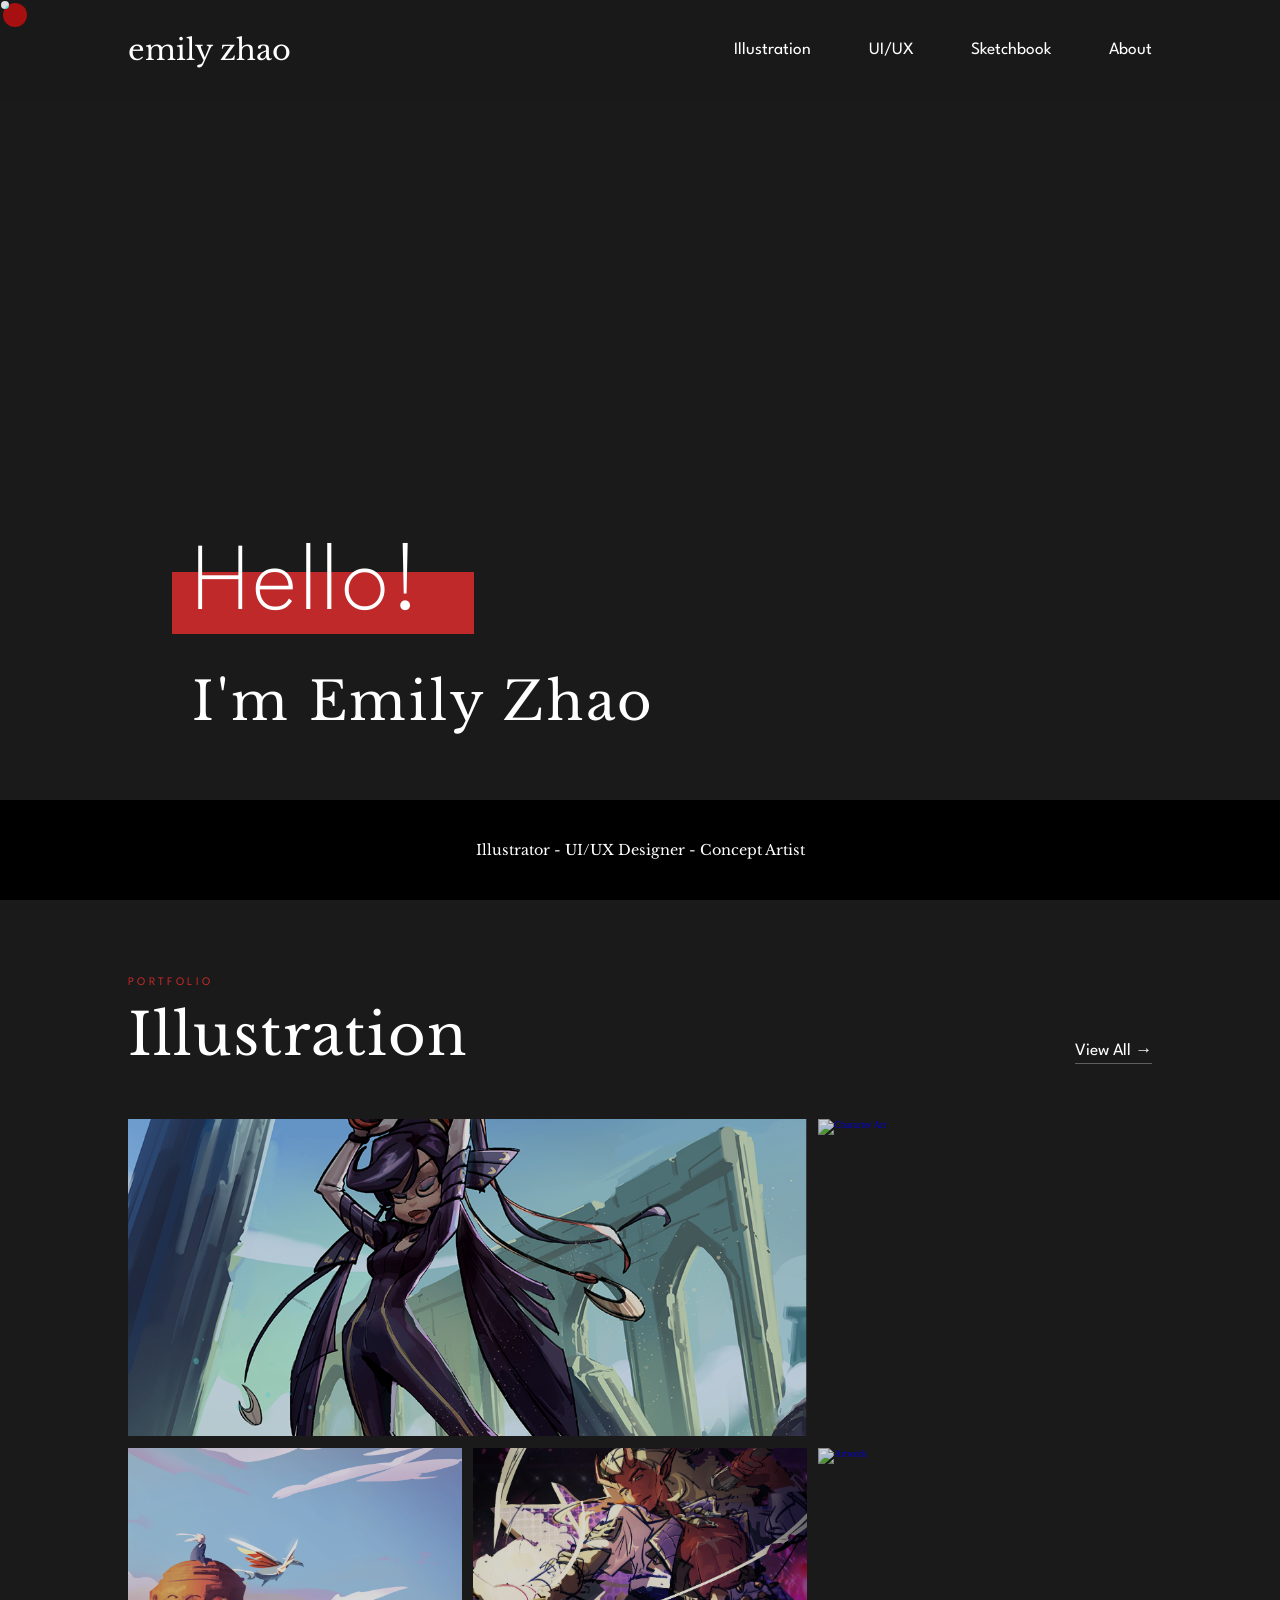
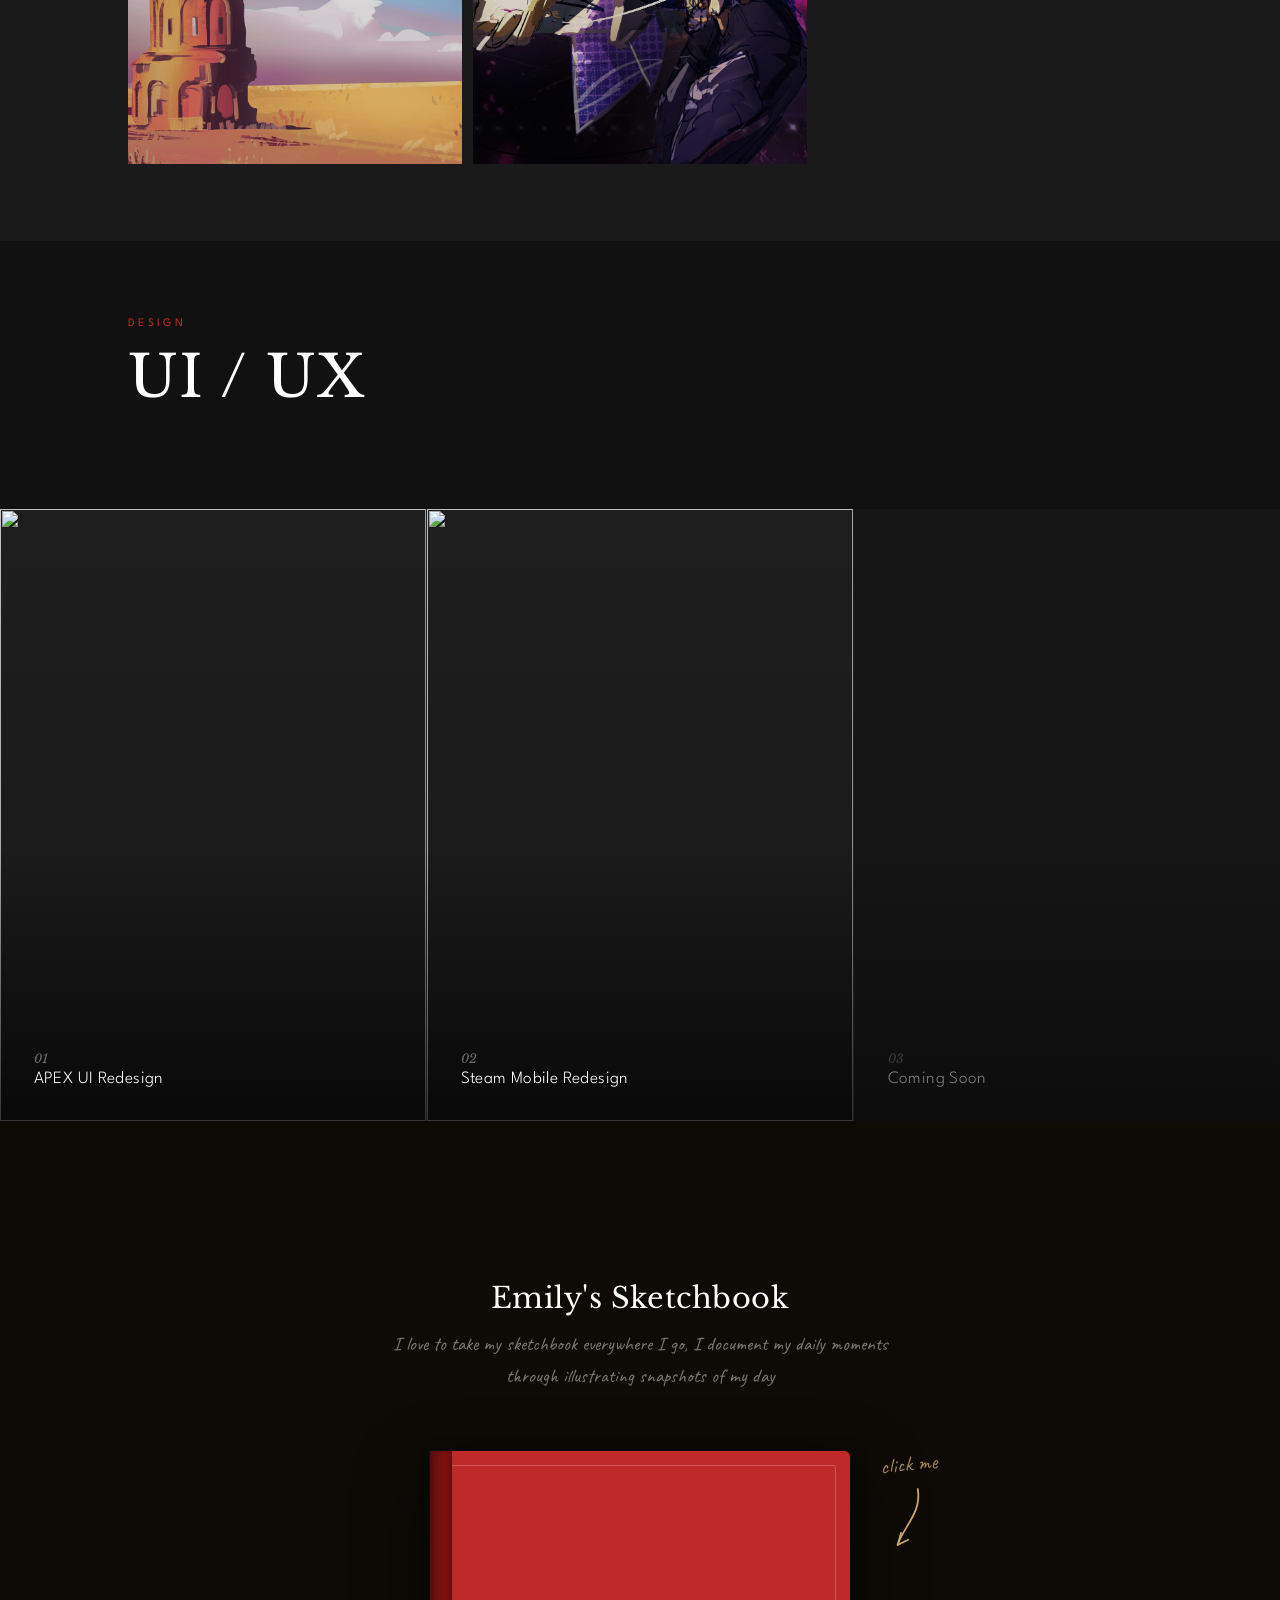
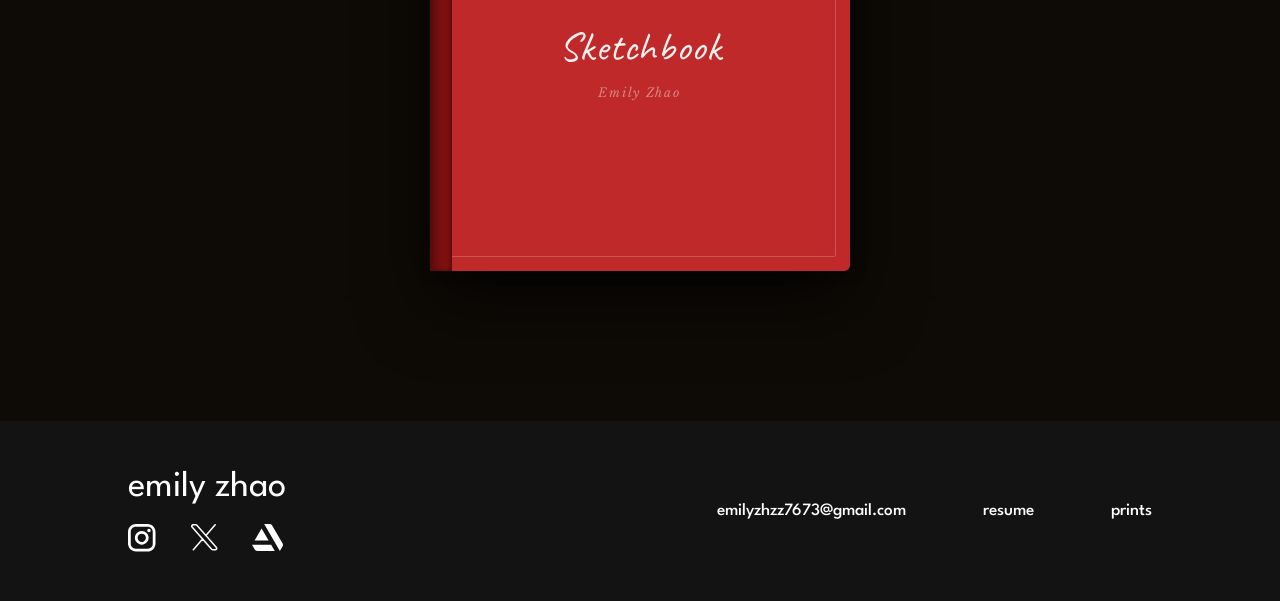
==== commit a6b48e03: "commit" ====
--- a/index.html
+++ b/index.html
@@ -94,8 +94,8 @@
                     <h2><span>I'm Emily Zhao</span></h2>
                 </div>
                 <p class="statement_text">
-                    blablabla balabal something soemthing
-                                <br>something something
+                   Illustrator - UI/UX Designer - Concept Artist
+                                <!-- <br>Portfolio Tutor -->
                 </p>
             </div>
         </section>
@@ -161,7 +161,7 @@
                     <div class="uiux-panel-info">
                         <span class="uiux-info-num">01</span>
                         <h3 class="uiux-info-title">APEX UI Redesign</h3>
-                        <p class="uiux-info-desc">A full redesign concept for Apex Legends' in-game interface and HUD system.</p>
+                        <p class="uiux-info-desc">UI redesign concept for Apex Legends' in-game interface.</p>
                         <a href="apex_uiux.html" class="uiux-info-cta">View Project →</a>
                     </div>
                 </div>
@@ -208,6 +208,10 @@
         <!-- ── Sketchbook Section ── -->
         <section class="section-sketchbook">
             <div class="sketchbook-section-wrap">
+                <div class="sk-section-text">
+                    <span class="sk-section-title">Emily's Sketchbook</span>
+                    <p class="sk-section-desc">I love to take my sketchbook everywhere I go, I document my daily moments through illustrating snapshots of my day</p>
+                </div>
                 <div class="sk-scene" id="sk-scene">
                     <div class="sk-float-wrap" id="sk-float-wrap">
                         <div class="sk-wrap" id="sk-wrap">
@@ -322,17 +326,17 @@
                     </a>
                     <div class="icon_links">
                         <div class="insta">
-                            <a href="https://www.instagram.com/pix_bun/">
+                            <a href="https://www.instagram.com/cheese_nuz/">
                                 <img src = "svgs/instagram.svg" alt="instagram logo"/>
                             </a>
                         </div>
                         <div class="twitter">
-                            <a href="https://twitter.com/airipan">
+                            <a href="#">
                                 <img src = "svgs/twitter.svg" alt="twitter logo"/>
                             </a>
                         </div>
                         <div class="artstation">
-                            <a href="https://artstation.com/airipan">
+                            <a href="https://www.artstation.com/issni">
                                 <img src = "svgs/artstation.svg" alt="artstation logo"/>
                             </a>
                         </div>
@@ -340,8 +344,8 @@
                 </div>   
                     
             <nav class="contact">
-                <a href="#contact_info">email here</a>
-                <a href="#resume">resume</a>
+                <a href="mailto:emilyzhzz7673@gmail.com">emilyzhzz7673@gmail.com</a>
+                <a href="svgs/Resume.pdf" target="_blank">resume</a>
                 <a href="#prints">prints</a>
             </nav>
         
--- a/home_styles.css
+++ b/home_styles.css
@@ -587,10 +587,8 @@
   overflow: hidden;
   cursor: pointer;
   border-right: 1px solid rgba(255,255,255,0.06);
-  transition: flex 0.55s cubic-bezier(0.4, 0, 0.2, 1);
 }
 .uiux-panel:last-child { border-right: none; }
-.uiux-panel:hover { flex: 1.9; }
 
 /* ─── Background images ─── */
 .uiux-panel-bg {
@@ -611,6 +609,11 @@
 /* Placeholder colours until real images are swapped in */
 .uiux-img-base  { background: #1e1e1e; opacity: 1; transition: opacity 0.5s ease; }
 .uiux-img-hover { background: #2a2a2a; opacity: 0; transition: opacity 0.5s ease; }
+
+.uiux-panel:nth-child(2) .uiux-img-base,
+.uiux-panel:nth-child(2) .uiux-img-hover {
+  object-position: center top;
+}
 .uiux-panel:hover .uiux-img-hover { opacity: 1; }
 
 /* For real <img> tags: also apply object-fit + transitions */
@@ -753,6 +756,30 @@
   flex-direction: column;
   align-items: center;
   position: relative;
+}
+
+.sk-section-text {
+  display: flex;
+  flex-direction: column;
+  gap: 1.2rem;
+  text-align: center;
+  max-width: 56rem;
+  margin-bottom: 2rem;
+}
+
+.sk-section-title {
+  font-family: 'Libre Baskerville', serif;
+  font-size: 3rem;
+  font-weight: 400;
+  color: #ffffff;
+  letter-spacing: 0.05rem;
+}
+
+.sk-section-desc {
+  font-family: Caveat, cursive;
+  font-size: 2rem;
+  line-height: 1.7;
+  color: rgba(255,255,255,0.45);
 }
 
 /* ── 3D book scene ── */
